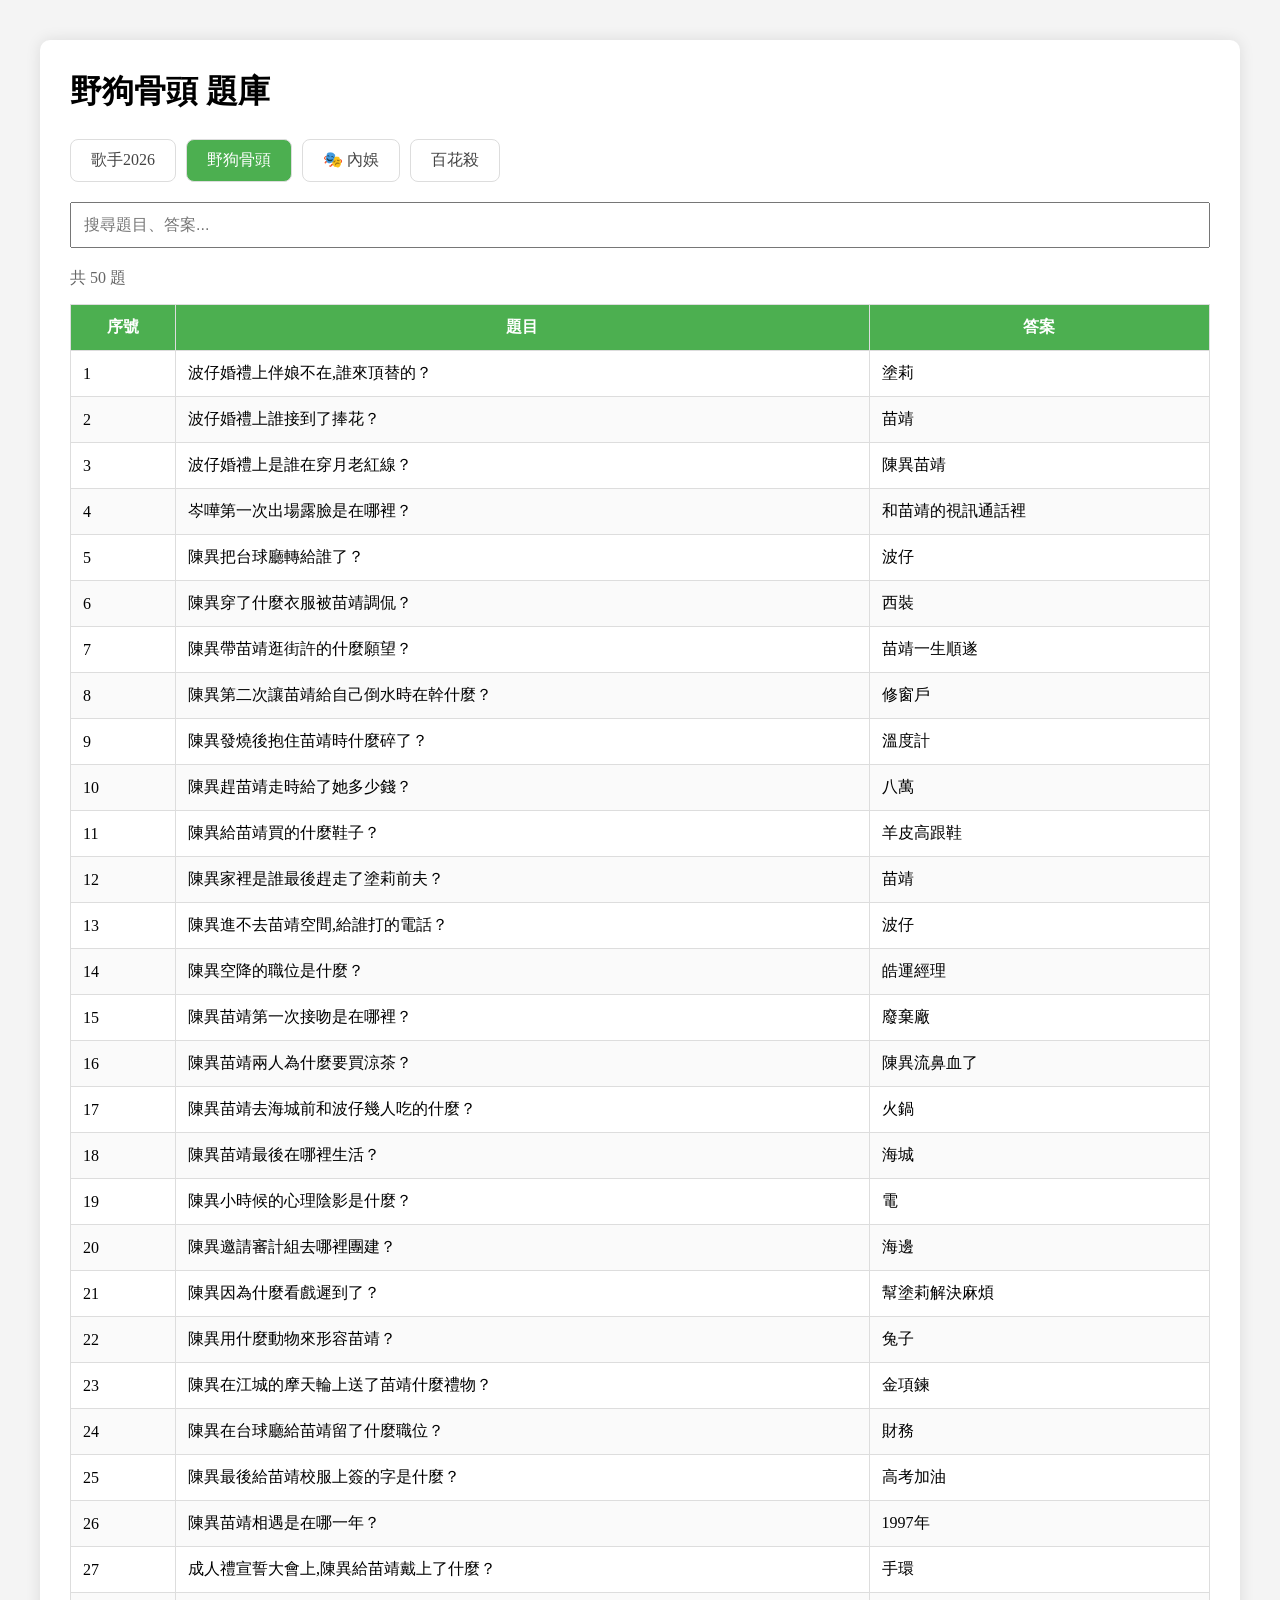
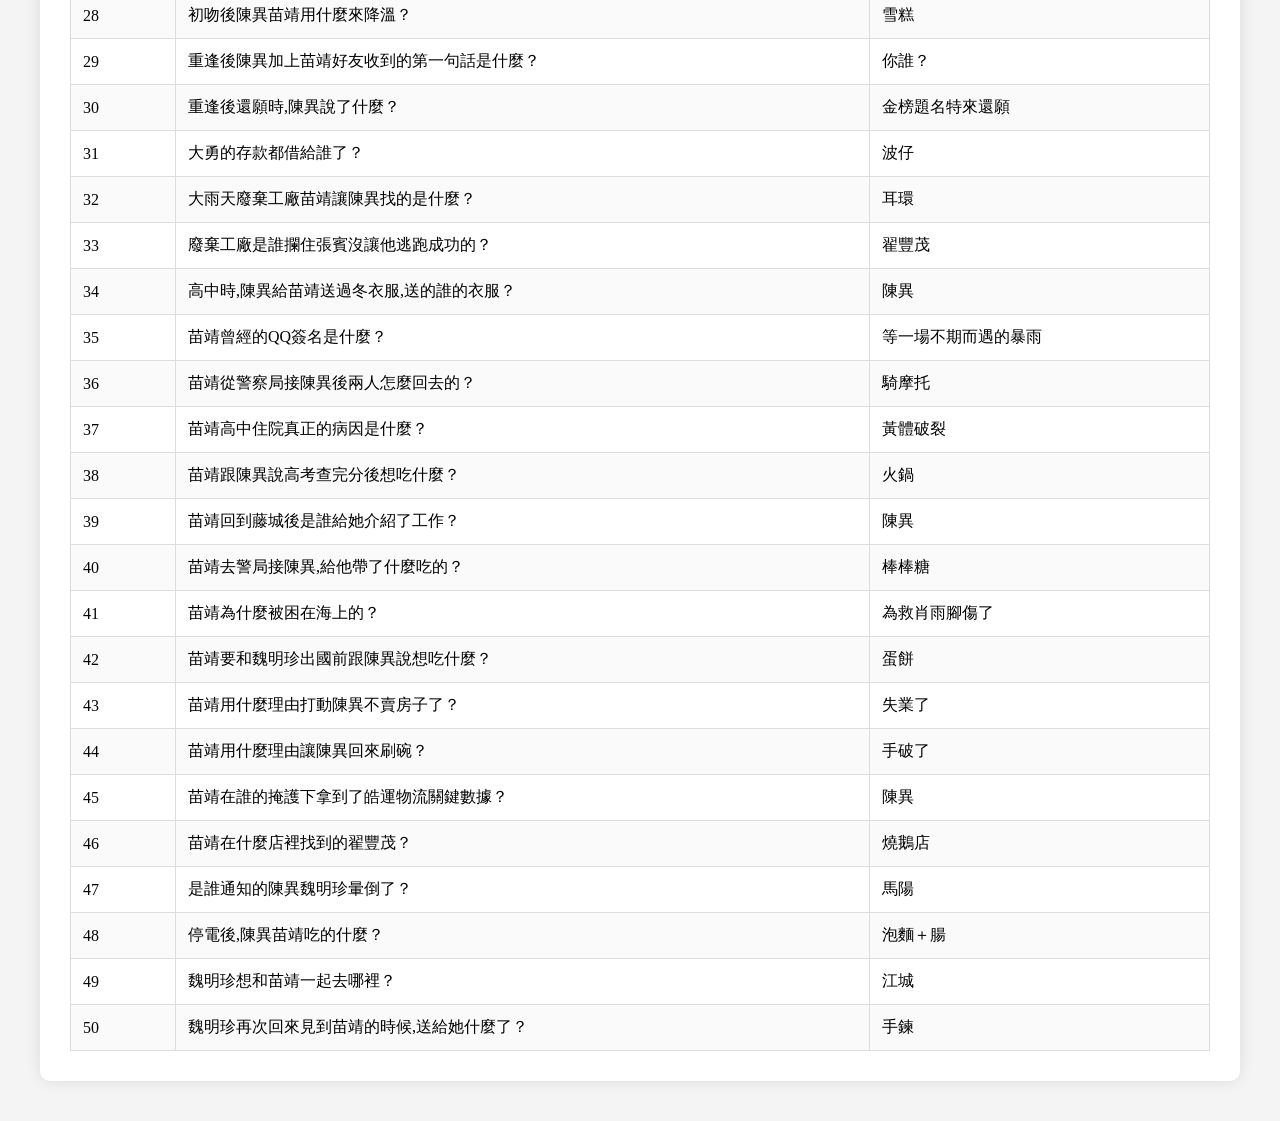
==== index.html @ 3cdccd83 "新增專項小考的題目(歌手)" ====
<!DOCTYPE html>
<html lang="zh-TW">

<head>
  <meta charset="UTF-8">
  <meta name="viewport" content="width=device-width, initial-scale=1.0">
  <title>題庫查詢</title>
  <link rel="stylesheet" href="css/style.css">
</head>

<body>
  <div class="container">
    <h1 id="title"></h1>
    <div class="tabs">
      <a href="?type=singer2026" class="tab" id="singer2026Tab">
        歌手2026
      </a>
      <a href="?type=dog" class="tab" id="dogTab">
        野狗骨頭
      </a>
      <a href="?type=entertainment" class="tab" id="entertainmentTab">
        🎭 內娛
      </a>
      <!-- <a href="?type=chicken" class="tab" id="chickenTab">
        肯德基
      </a> -->
      <a href="?type=hun" class="tab" id="hunTab">
        百花殺
      </a>
      <!-- <a href="?type=reasoning" class="tab" id="reasoningTab">
        開始推理吧
      </a> -->
      <!-- <a href="?type=star" class="tab" id="starTab">
        灿如繁星
      </a> -->
      <!-- <a href="?type=earth" class="tab" id="earthTab">
        🌍 地球超新鮮
      </a> -->
    </div>
    <input type="text" id="search" placeholder="搜尋題目、答案...">
    <p id="count"></p>
    <table>
      <thead>
        <tr>
          <th>序號</th>
          <th>題目</th>
          <th>答案</th>
        </tr>
      </thead>
      <tbody id="tableBody"></tbody>
    </table>
  </div>
  <script src="js/script.js"></script>
</body>

</html>
---- css/style.css ----
*,
*::before,
*::after {
  margin: 0;
  padding: 0;
  box-sizing: border-box;
}

body {
  background: #f4f4f4;
  font-family: "Microsoft JhengHei";
}

.container {
  width: min(1200px, 95%);
  margin: 40px auto;
  background: white;
  border-radius: 10px;
  padding: 30px;
  box-shadow: 0 0 15px rgba(0, 0, 0, .1);
}

h1 {
  margin-bottom: 25px;
}

.tabs {
  display: flex;
  gap: 10px;
  margin-bottom: 20px;
}

.tab {
  text-decoration: none;
  color: #444;
  border: 1px solid #ddd;
  padding: 10px 20px;
  border-radius: 8px;
  transition: .2s;
}

.tab:hover {
  background: #eee;
}

.tab.active {
  background: #4CAF50;
  color: white;
}

#search {
  width: 100%;
  padding: 12px;
  font-size: 16px;
  margin-bottom: 20px;
}

#count {
  margin-bottom: 15px;
  color: #666;
}

table {
  width: 100%;
  border-collapse: collapse;
}

th {
  background: #4CAF50;
  color: white;
}

th,
td {
  padding: 12px;
  border: 1px solid #ddd;
}

tbody tr:nth-child(even) {
  background: #fafafa;

}

tbody tr:hover {
  background: #fff8dc;
}

.no-data {
  text-align: center;
  color: #999;
}
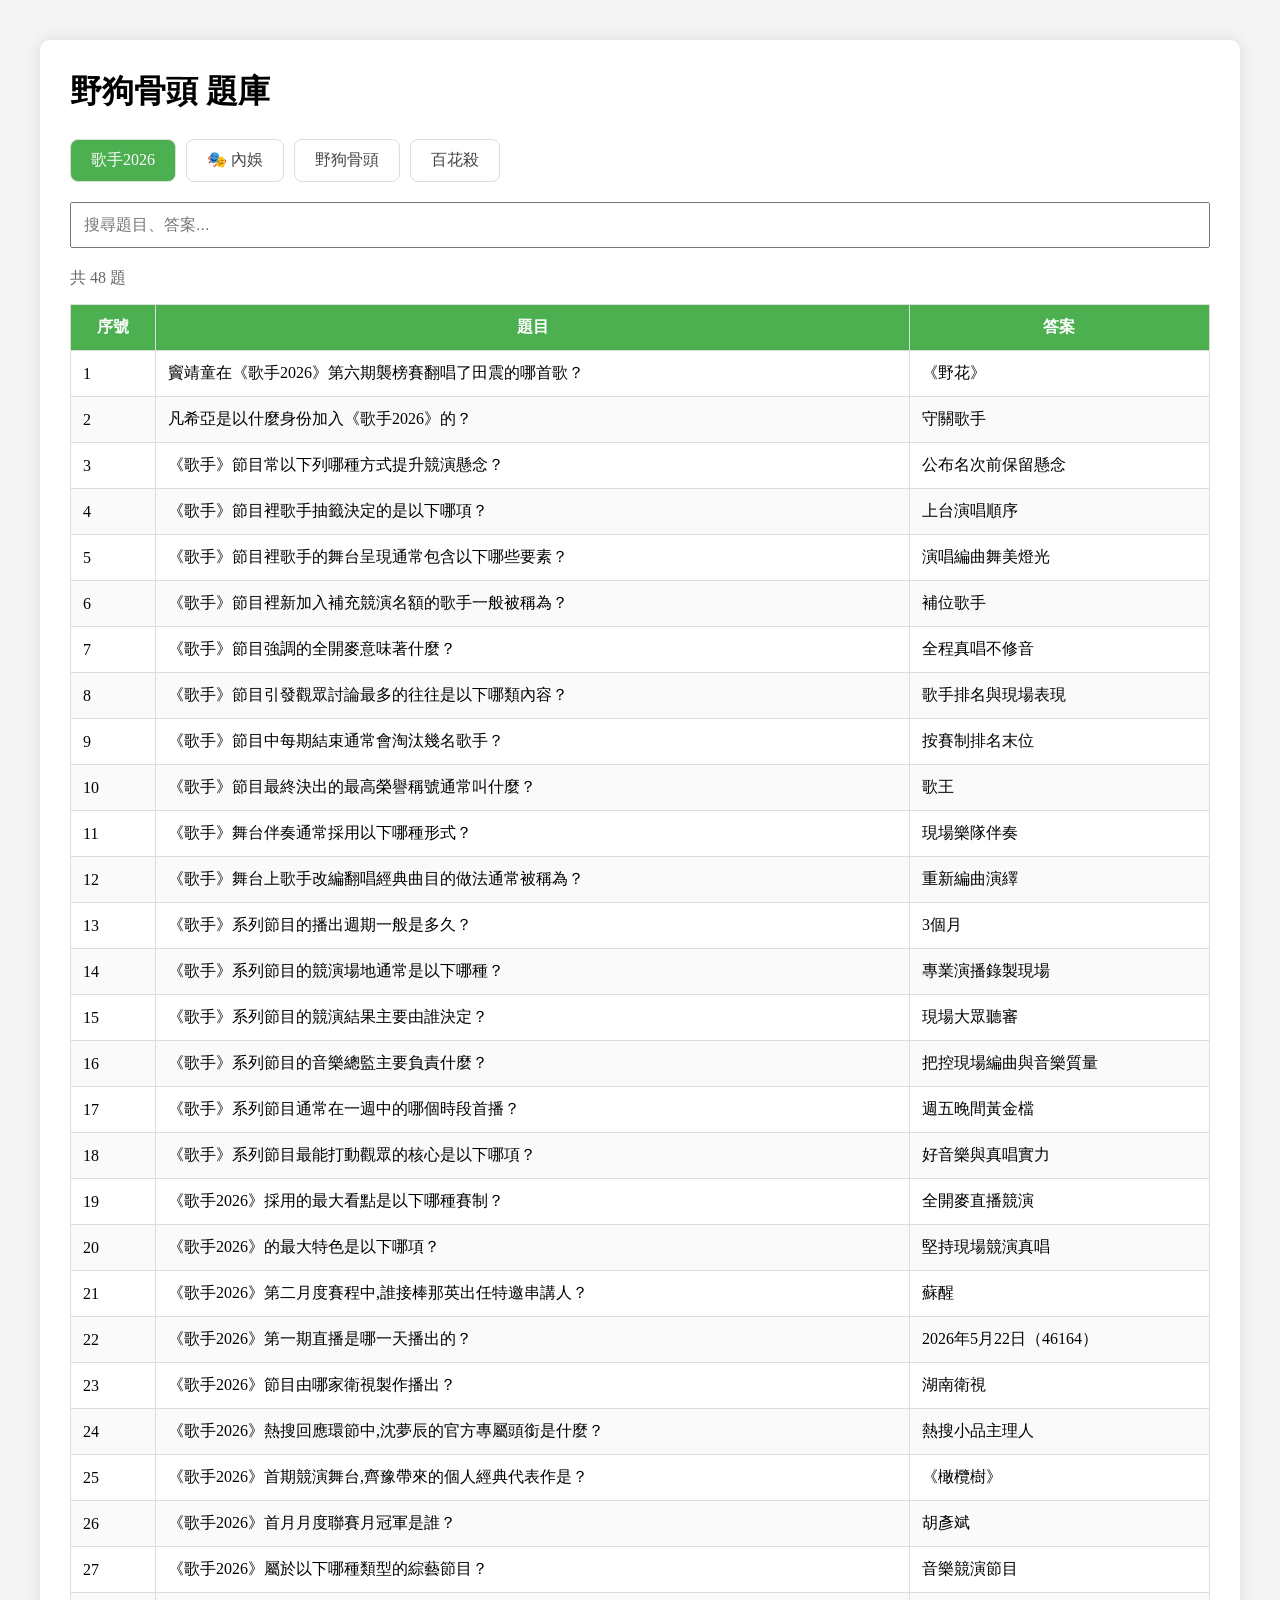
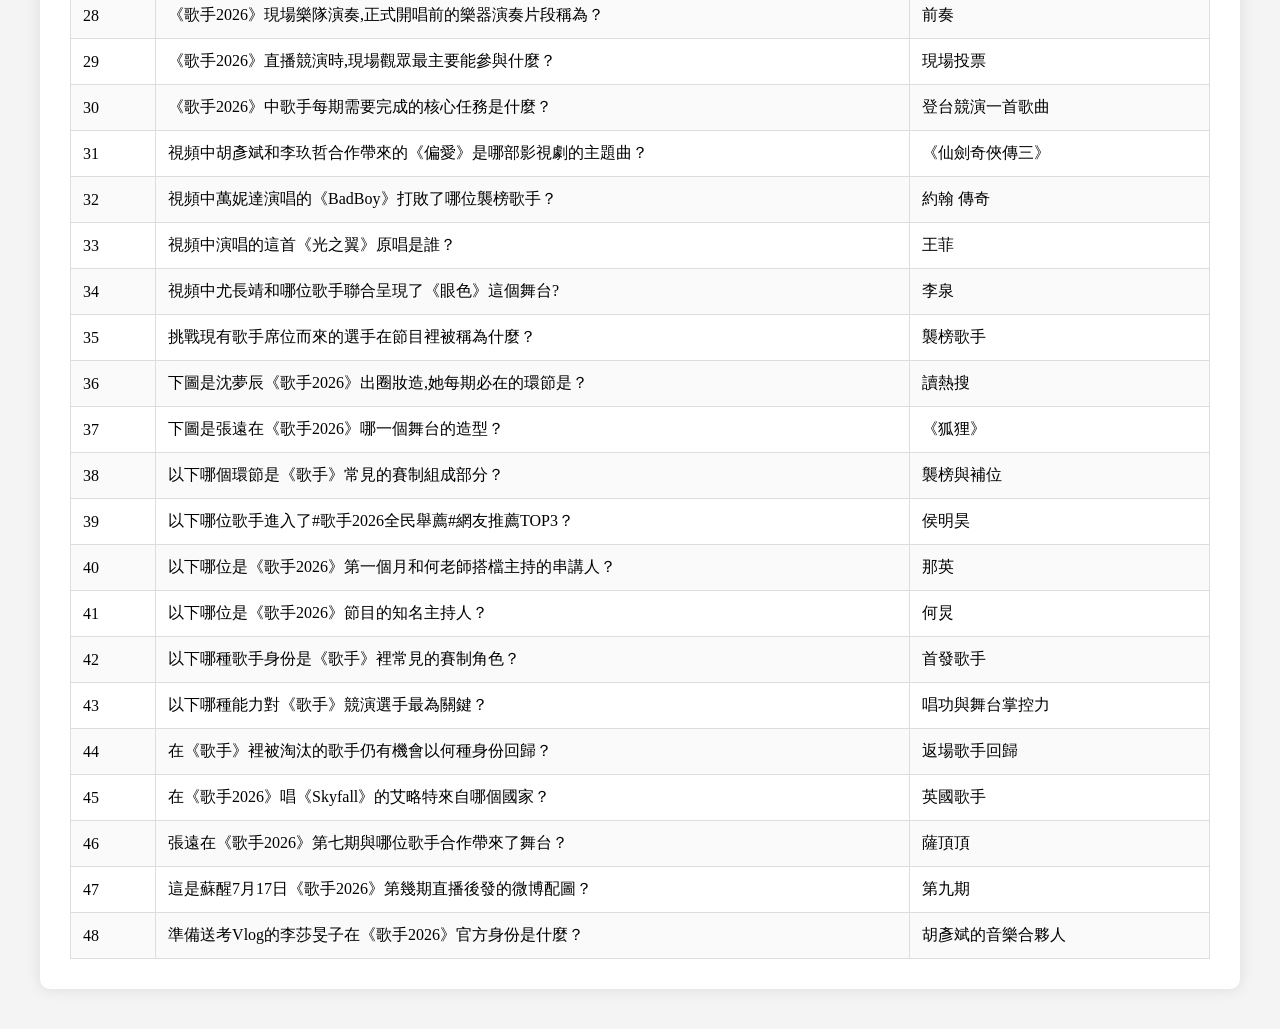
==== commit af4e2914: "更新題目" ====
--- a/index.html
+++ b/index.html
@@ -15,11 +15,11 @@
       <a href="?type=singer2026" class="tab" id="singer2026Tab">
         歌手2026
       </a>
+      <a href="?type=entertainment" class="tab" id="entertainmentTab">
+        🎭 內娛
+      </a>
       <a href="?type=dog" class="tab" id="dogTab">
         野狗骨頭
-      </a>
-      <a href="?type=entertainment" class="tab" id="entertainmentTab">
-        🎭 內娛
       </a>
       <!-- <a href="?type=chicken" class="tab" id="chickenTab">
         肯德基
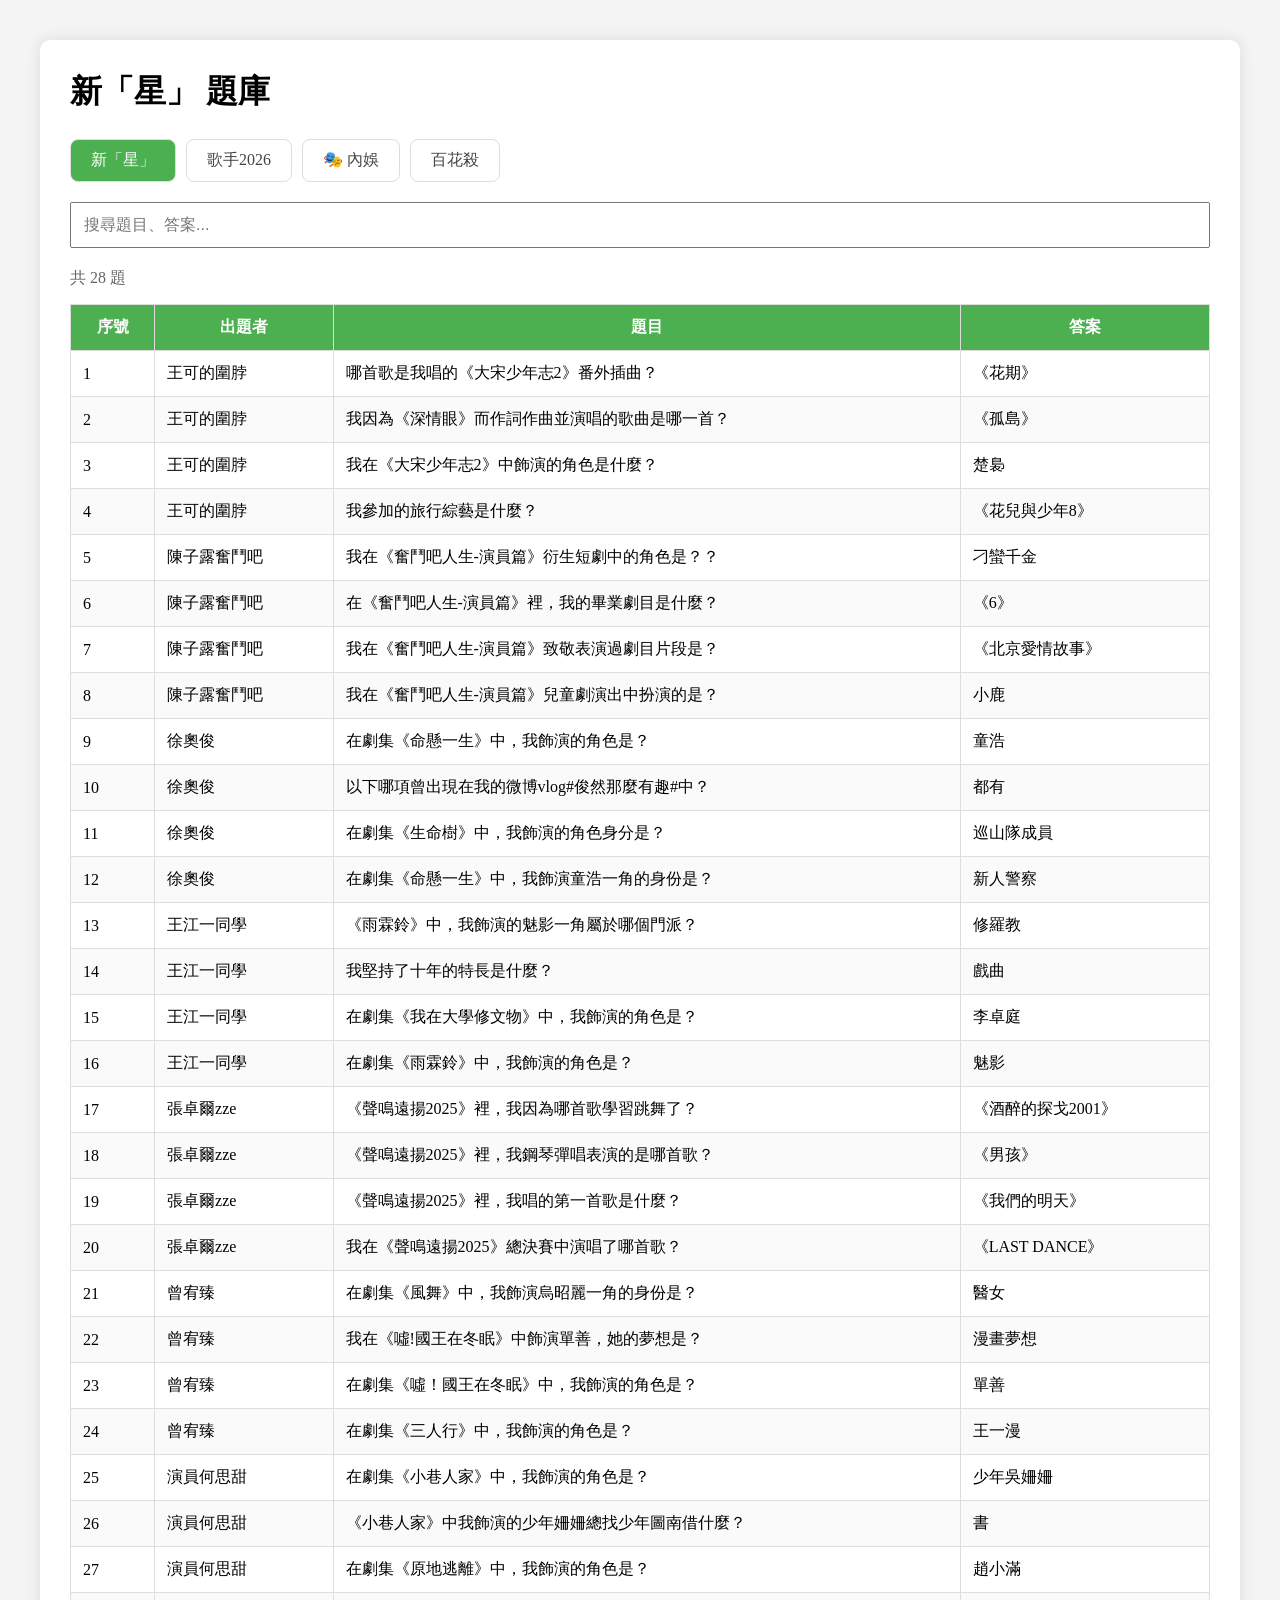
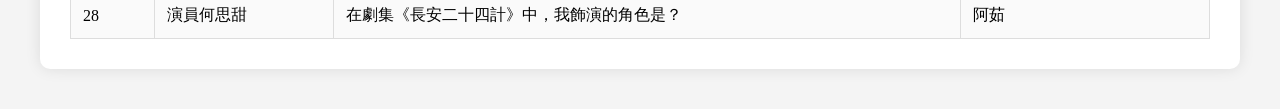
==== commit bc83c7be: "新增專項" ====
--- a/index.html
+++ b/index.html
@@ -11,45 +11,62 @@
 <body>
   <div class="container">
     <h1 id="title"></h1>
+
     <div class="tabs">
+      <a href="?type=new_star" class="tab" id="new_starTab">
+        新「星」
+      </a>
+
       <a href="?type=singer2026" class="tab" id="singer2026Tab">
         歌手2026
       </a>
+
       <a href="?type=entertainment" class="tab" id="entertainmentTab">
         🎭 內娛
       </a>
-      <a href="?type=dog" class="tab" id="dogTab">
+
+      <!-- <a href="?type=dog" class="tab" id="dogTab">
         野狗骨頭
-      </a>
+      </a> -->
+
       <!-- <a href="?type=chicken" class="tab" id="chickenTab">
         肯德基
       </a> -->
+
       <a href="?type=hun" class="tab" id="hunTab">
         百花殺
       </a>
+
       <!-- <a href="?type=reasoning" class="tab" id="reasoningTab">
         開始推理吧
       </a> -->
+
       <!-- <a href="?type=star" class="tab" id="starTab">
         灿如繁星
       </a> -->
+
       <!-- <a href="?type=earth" class="tab" id="earthTab">
         🌍 地球超新鮮
       </a> -->
     </div>
+
     <input type="text" id="search" placeholder="搜尋題目、答案...">
+
     <p id="count"></p>
+
     <table>
       <thead>
-        <tr>
+        <tr id="tableHeader">
           <th>序號</th>
           <th>題目</th>
           <th>答案</th>
         </tr>
       </thead>
+
       <tbody id="tableBody"></tbody>
     </table>
   </div>
+
   <script src="js/script.js"></script>
 </body>
 
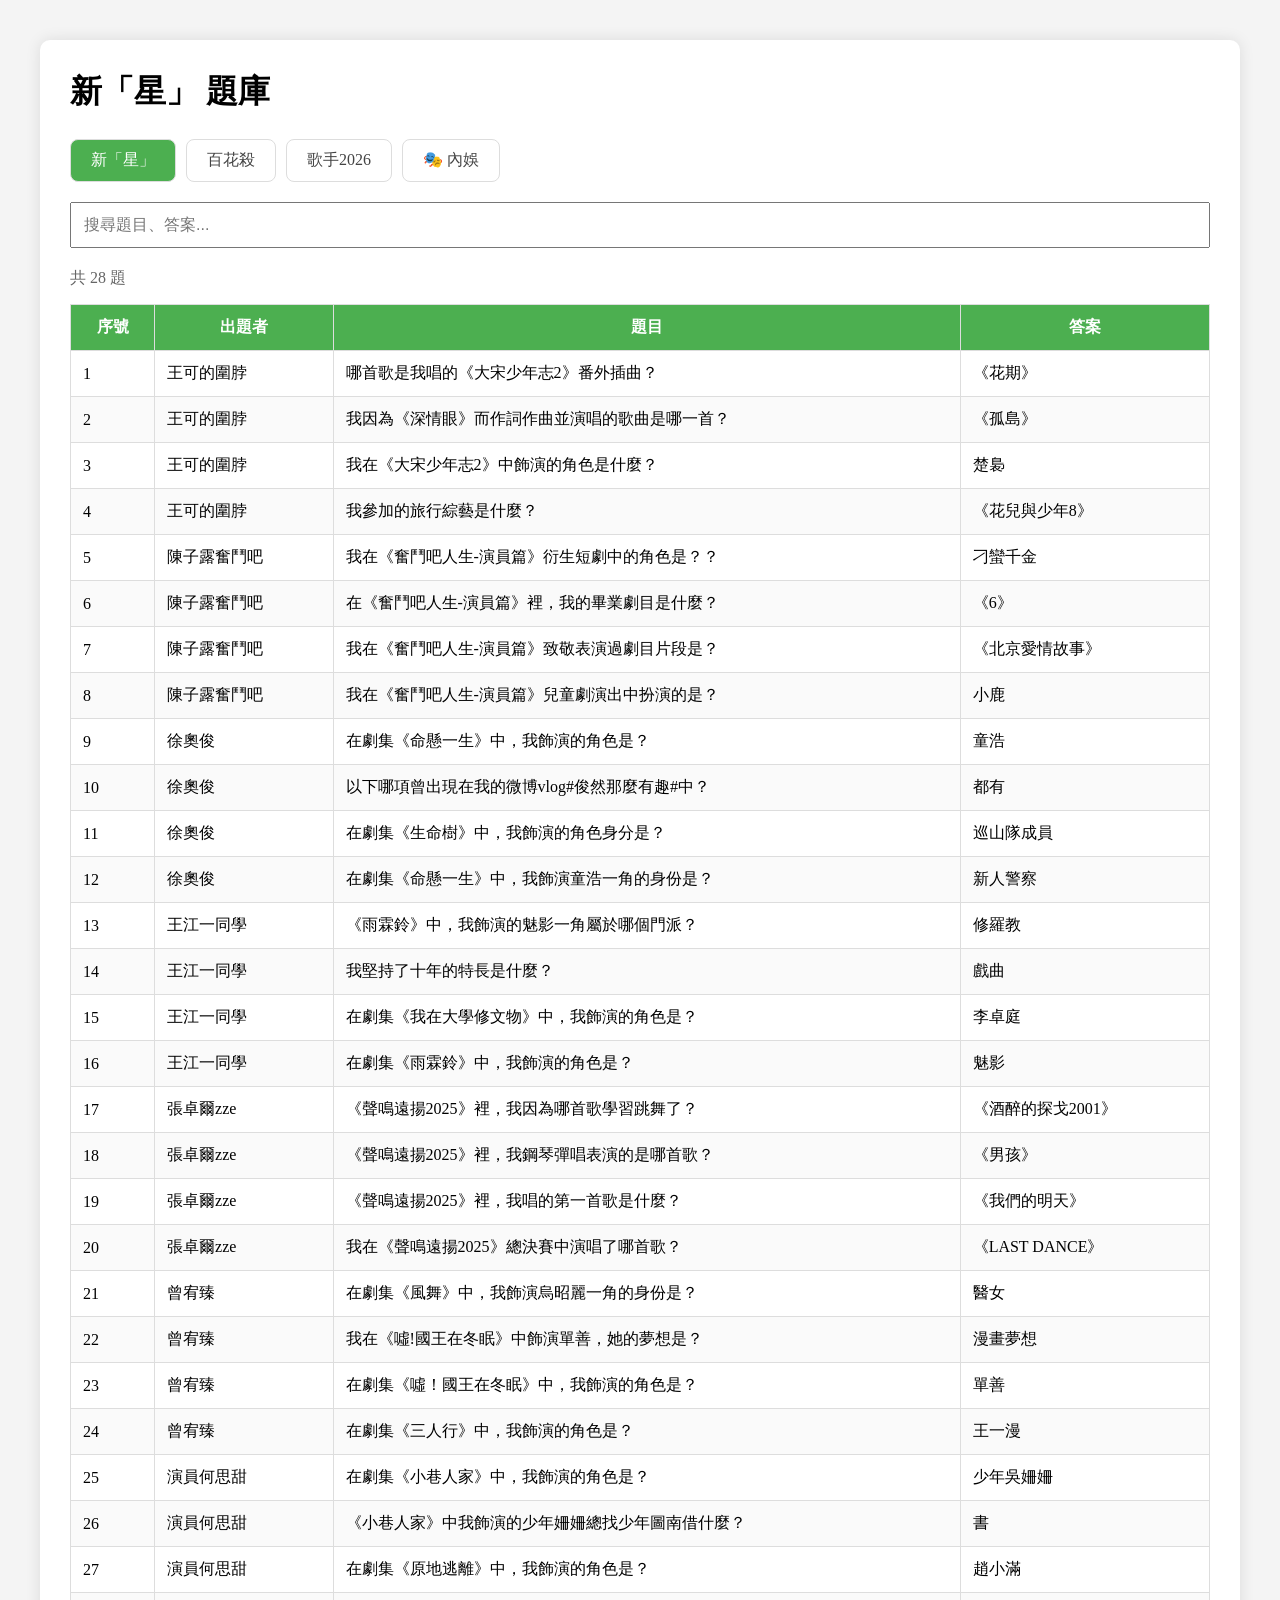
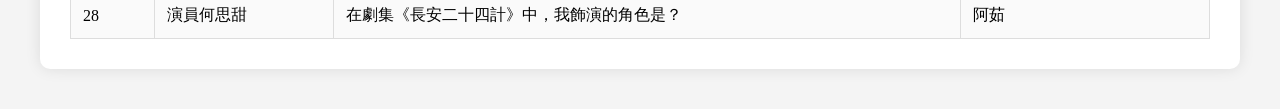
==== commit c1a22be4: "更新百花殺內娛" ====
--- a/index.html
+++ b/index.html
@@ -17,6 +17,10 @@
         新「星」
       </a>
 
+      <a href="?type=hun" class="tab" id="hunTab">
+        百花殺
+      </a>
+
       <a href="?type=singer2026" class="tab" id="singer2026Tab">
         歌手2026
       </a>
@@ -33,9 +37,7 @@
         肯德基
       </a> -->
 
-      <a href="?type=hun" class="tab" id="hunTab">
-        百花殺
-      </a>
+
 
       <!-- <a href="?type=reasoning" class="tab" id="reasoningTab">
         開始推理吧
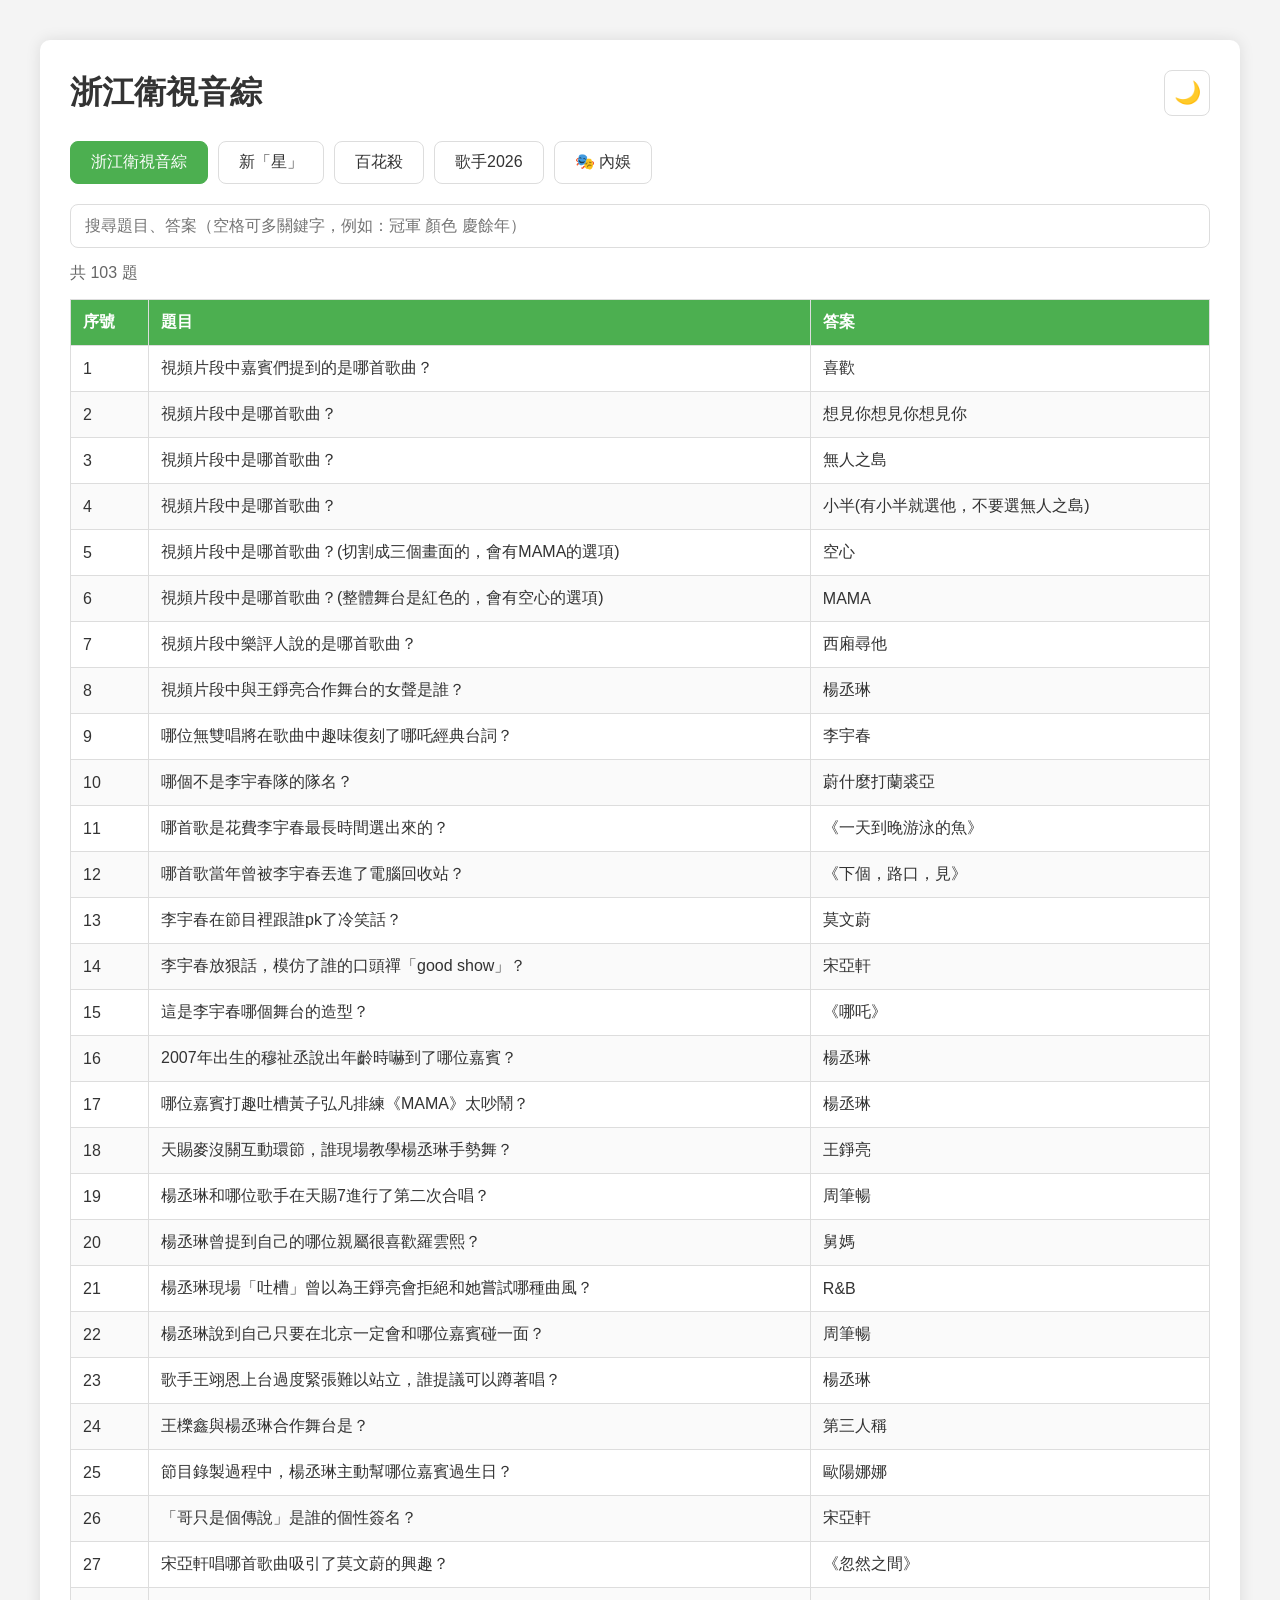
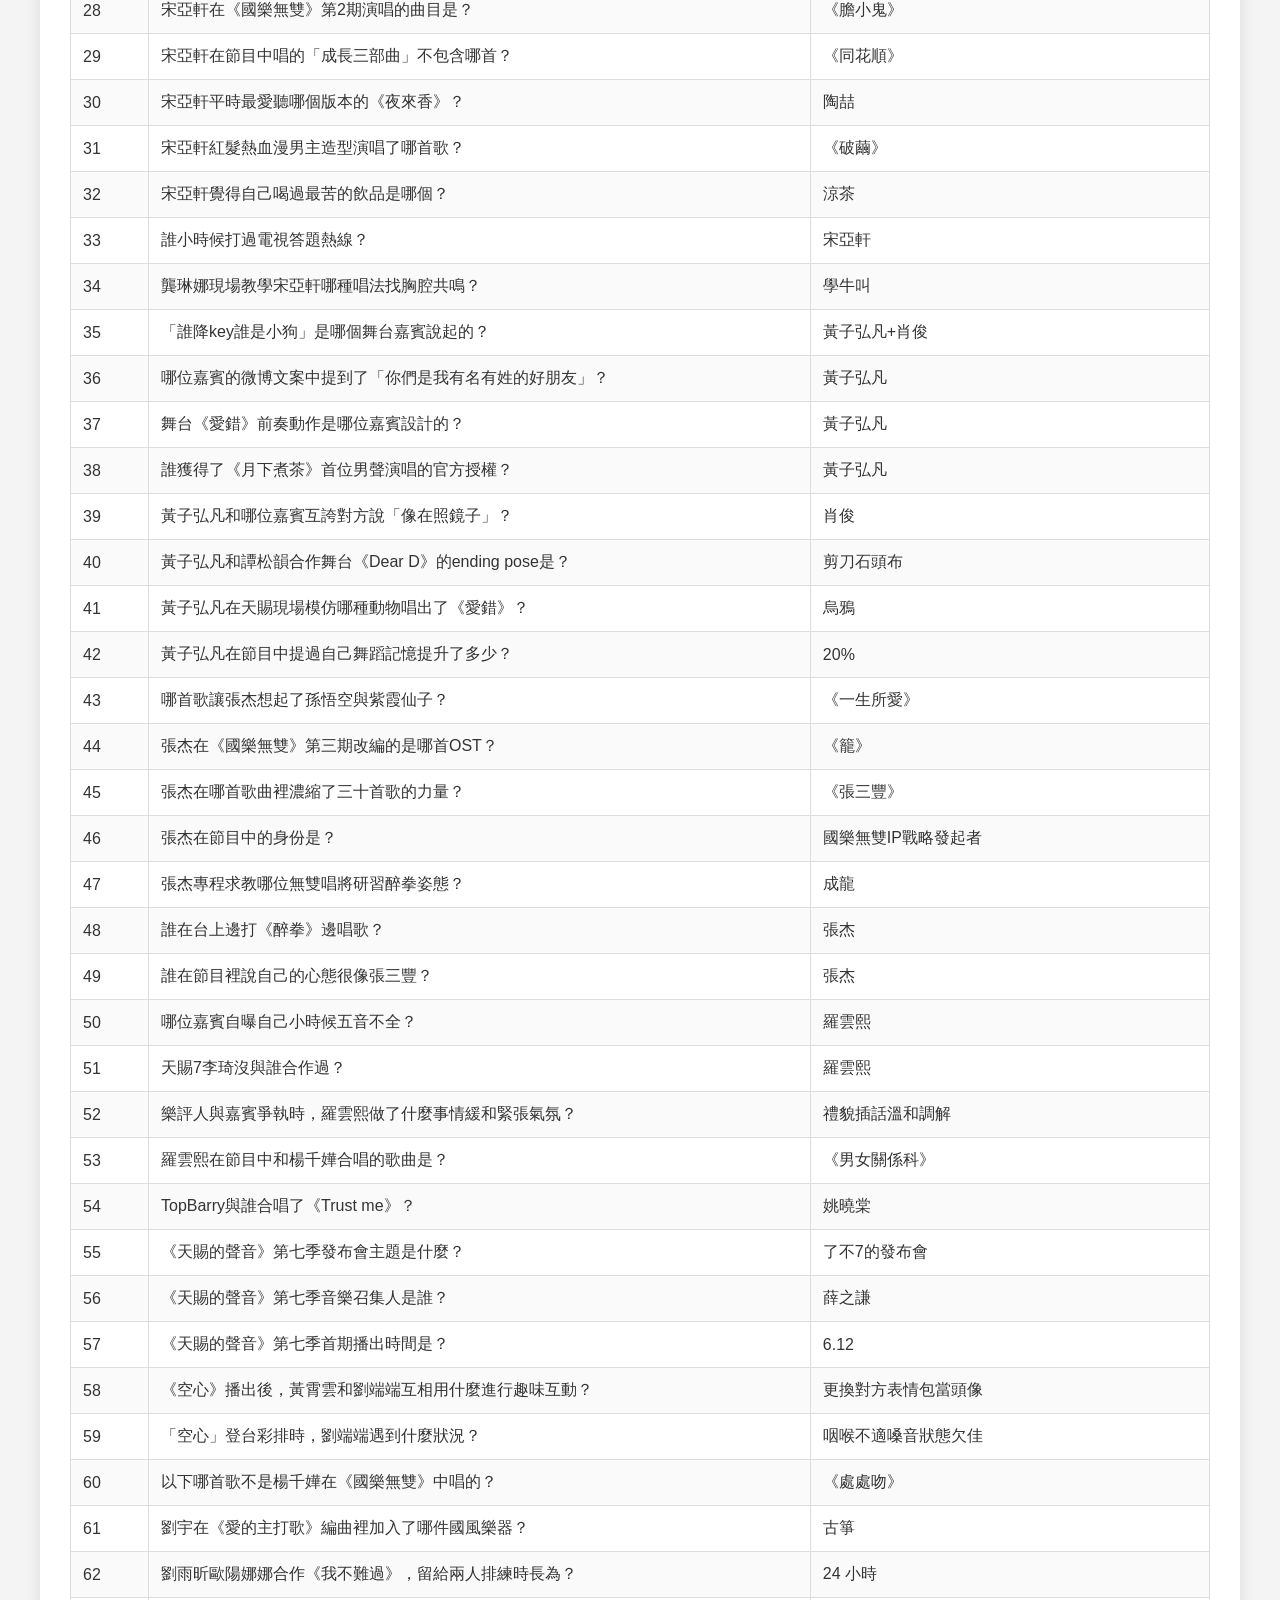
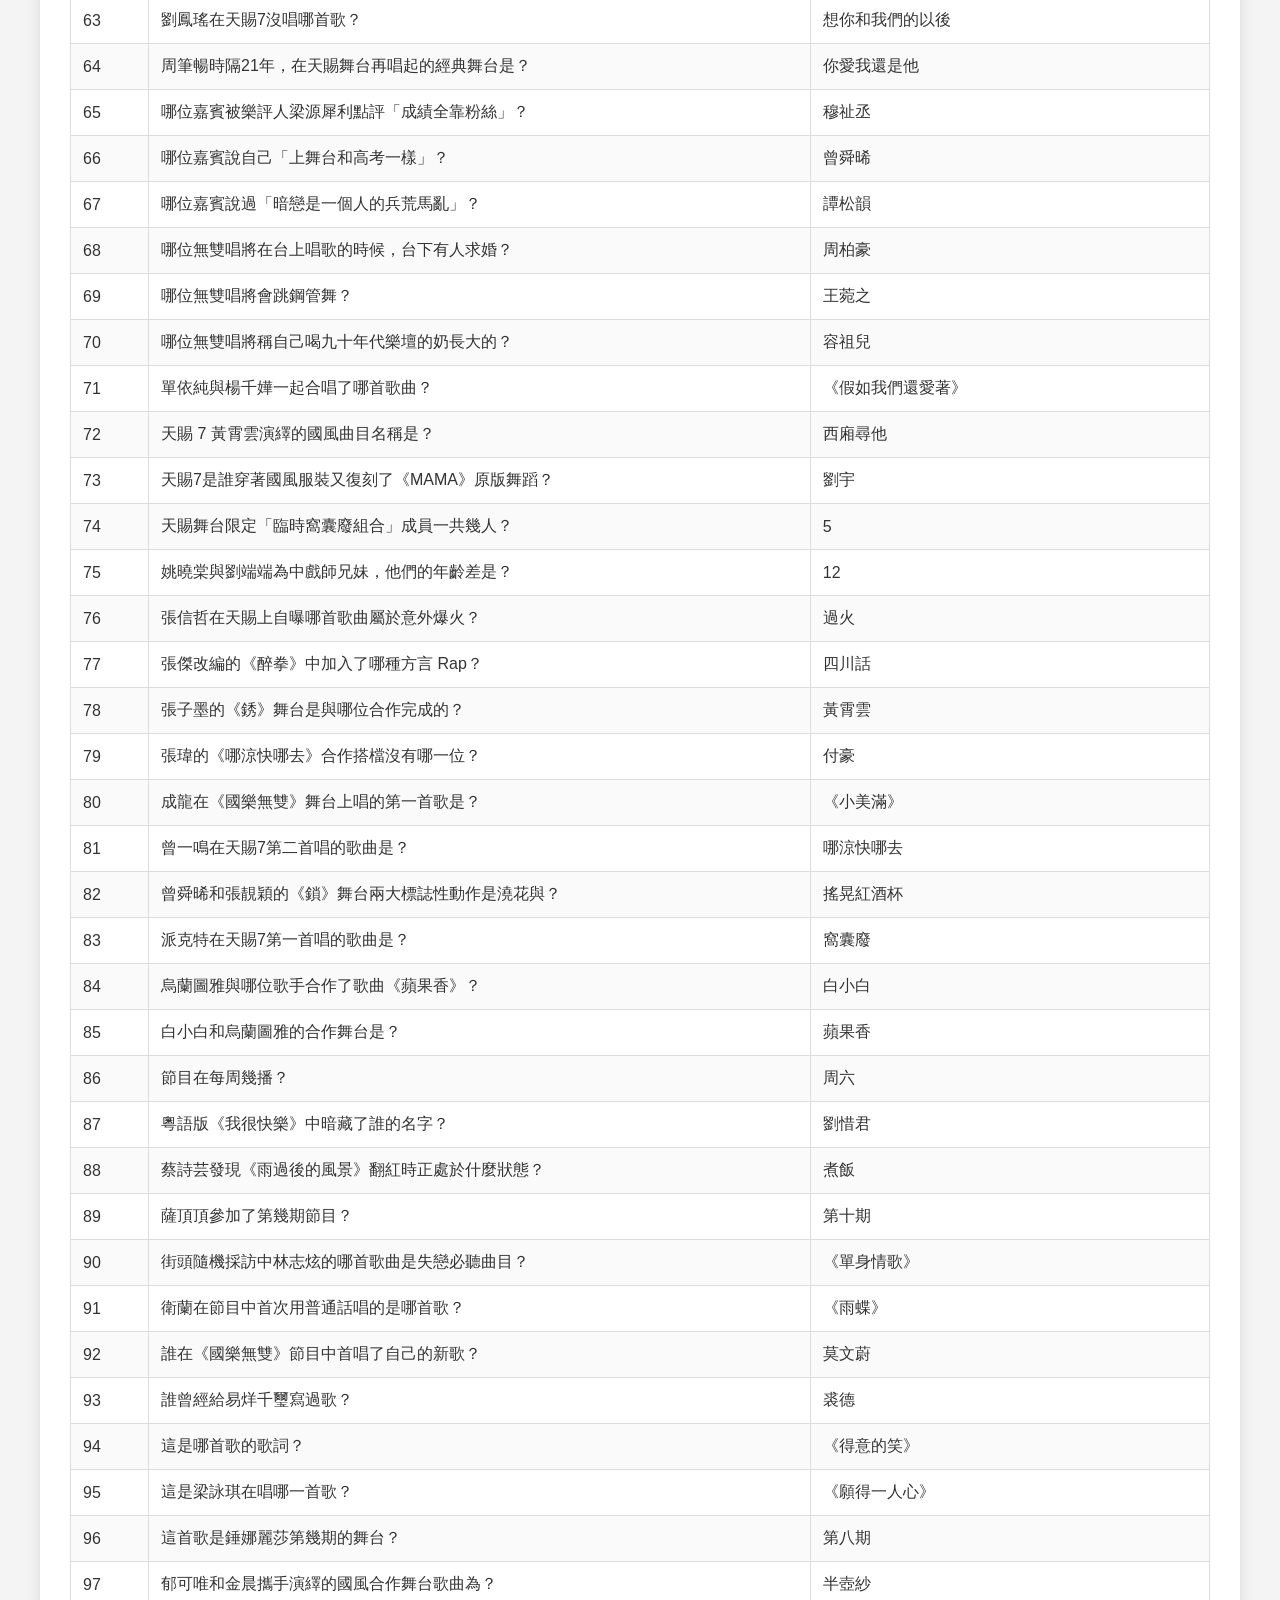
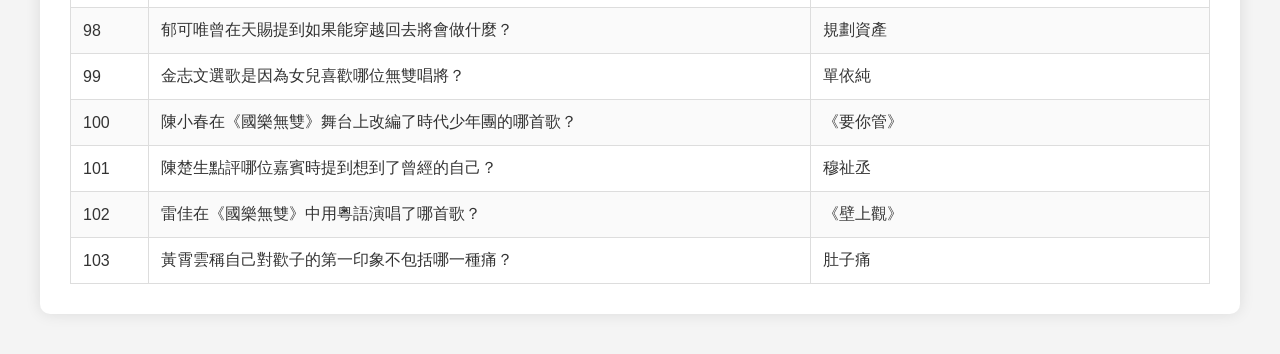
==== commit 4b479915: "新增專項小考 更新小考、內娛" ====
--- a/index.html
+++ b/index.html
@@ -5,71 +5,90 @@
   <meta charset="UTF-8">
   <meta name="viewport" content="width=device-width, initial-scale=1.0">
   <title>題庫查詢</title>
+  <script>
+    (function () {
+      const theme = localStorage.getItem("theme");
+      if (theme === "dark") {
+        document.documentElement.classList.add("dark");
+      }
+    })();
+  </script>
   <link rel="stylesheet" href="css/style.css">
 </head>
 
 <body>
+
   <div class="container">
-    <h1 id="title"></h1>
+
+    <div class="top-bar">
+      <h1 id="title"></h1>
+
+      <button id="themeToggle" title="切換日夜模式">
+        🌙
+      </button>
+    </div>
 
     <div class="tabs">
-      <a href="?type=new_star" class="tab" id="new_starTab">
+      <a href="#" class="tab" data-type="zhejiang_TV">
+        浙江衛視音綜
+      </a>
+
+      <a href="#" class="tab" data-type="new_star">
         新「星」
       </a>
 
-      <a href="?type=hun" class="tab" id="hunTab">
+      <a href="#" class="tab" data-type="hun">
         百花殺
       </a>
 
-      <a href="?type=singer2026" class="tab" id="singer2026Tab">
+      <a href="#" class="tab" data-type="singer2026">
         歌手2026
       </a>
 
-      <a href="?type=entertainment" class="tab" id="entertainmentTab">
+      <a href="#" class="tab" data-type="entertainment">
         🎭 內娛
       </a>
 
-      <!-- <a href="?type=dog" class="tab" id="dogTab">
+      <!-- <a href="#" class="tab" data-type="dog">
         野狗骨頭
       </a> -->
 
-      <!-- <a href="?type=chicken" class="tab" id="chickenTab">
+      <!-- <a href="#" class="tab" data-type="chicken">
         肯德基
       </a> -->
 
-
-
-      <!-- <a href="?type=reasoning" class="tab" id="reasoningTab">
+      <!-- <a href="#" class="tab" data-type="reasoning">
         開始推理吧
       </a> -->
 
-      <!-- <a href="?type=star" class="tab" id="starTab">
+      <!-- <a href="#" class="tab" data-type="star">
         灿如繁星
       </a> -->
 
-      <!-- <a href="?type=earth" class="tab" id="earthTab">
+      <!-- <a href="#" class="tab" data-type="earth">
         🌍 地球超新鮮
       </a> -->
+
     </div>
 
-    <input type="text" id="search" placeholder="搜尋題目、答案...">
+    <input type="text" id="search" placeholder="搜尋題目、答案（空格可多關鍵字，例如：冠軍 顏色 慶餘年）">
 
     <p id="count"></p>
 
     <table>
+
       <thead>
-        <tr id="tableHeader">
-          <th>序號</th>
-          <th>題目</th>
-          <th>答案</th>
-        </tr>
+        <tr id="tableHeader"></tr>
       </thead>
 
       <tbody id="tableBody"></tbody>
+
     </table>
+
   </div>
 
   <script src="js/script.js"></script>
+
 </body>
 
 </html>
--- a/css/style.css
+++ b/css/style.css
@@ -6,58 +6,129 @@
   box-sizing: border-box;
 }
 
+:root {
+  --bg: #f4f4f4;
+  --card: #ffffff;
+  --text: #333333;
+  --text-light: #666666;
+
+  --primary: #4caf50;
+  --primary-hover: #45a049;
+
+  --border: #dddddd;
+  --tab-hover: #eeeeee;
+
+  --row-even: #fafafa;
+  --row-hover: #fff8dc;
+
+  --shadow: 0 0 15px rgba(0, 0, 0, .1);
+}
+
+html.dark {
+  --bg: #1b1b1b;
+  --card: #262626;
+  --text: #f2f2f2;
+  --text-light: #bbbbbb;
+
+  --primary: #63c56a;
+  --primary-hover: #53b45b;
+
+  --border: #444444;
+  --tab-hover: #333333;
+
+  --row-even: #2f2f2f;
+  --row-hover: #3a3a3a;
+
+  --shadow: 0 0 20px rgba(0, 0, 0, .45);
+}
+
 body {
-  background: #f4f4f4;
-  font-family: "Microsoft JhengHei";
+  background: var(--bg);
+  color: var(--text);
+  font-family: "Microsoft JhengHei", sans-serif;
+  transition: .25s;
 }
 
 .container {
   width: min(1200px, 95%);
   margin: 40px auto;
-  background: white;
+  padding: 30px;
+  background: var(--card);
   border-radius: 10px;
-  padding: 30px;
-  box-shadow: 0 0 15px rgba(0, 0, 0, .1);
+  box-shadow: var(--shadow);
+}
+
+.top-bar {
+  display: flex;
+  justify-content: space-between;
+  align-items: center;
+  margin-bottom: 25px;
 }
 
 h1 {
-  margin-bottom: 25px;
+  font-size: 32px;
+}
+
+#themeToggle {
+  width: 46px;
+  height: 46px;
+  border: 1px solid var(--border);
+  border-radius: 8px;
+  background: var(--card);
+  cursor: pointer;
+  font-size: 22px;
+  transition: .2s;
+}
+
+#themeToggle:hover {
+  background: var(--tab-hover);
 }
 
 .tabs {
   display: flex;
+  flex-wrap: wrap;
   gap: 10px;
   margin-bottom: 20px;
 }
 
 .tab {
+  padding: 10px 20px;
   text-decoration: none;
-  color: #444;
-  border: 1px solid #ddd;
-  padding: 10px 20px;
+  color: var(--text);
+  border: 1px solid var(--border);
   border-radius: 8px;
   transition: .2s;
 }
 
 .tab:hover {
-  background: #eee;
+  background: var(--tab-hover);
 }
 
 .tab.active {
-  background: #4CAF50;
-  color: white;
+  background: var(--primary);
+  color: #fff;
+  border-color: var(--primary);
 }
 
 #search {
   width: 100%;
-  padding: 12px;
+  padding: 12px 14px;
+  margin-bottom: 15px;
+  border: 1px solid var(--border);
+  border-radius: 8px;
+  background: var(--card);
+  color: var(--text);
   font-size: 16px;
-  margin-bottom: 20px;
+}
+
+#search:focus {
+  outline: none;
+  border-color: var(--primary);
 }
 
 #count {
   margin-bottom: 15px;
-  color: #666;
+  color: var(--text-light);
 }
 
 table {
@@ -66,26 +137,57 @@
 }
 
 th {
-  background: #4CAF50;
-  color: white;
+  background: var(--primary);
+  color: #fff;
 }
 
 th,
 td {
   padding: 12px;
-  border: 1px solid #ddd;
+  border: 1px solid var(--border);
+  text-align: left;
 }
 
 tbody tr:nth-child(even) {
-  background: #fafafa;
-
+  background: var(--row-even);
 }
 
 tbody tr:hover {
-  background: #fff8dc;
+  background: var(--row-hover);
 }
 
 .no-data {
   text-align: center;
-  color: #999;
+  color: var(--text-light);
+}
+
+@media (max-width: 768px) {
+  .container {
+    width: 98%;
+    padding: 20px;
+  }
+
+  .top-bar {
+    align-items: flex-start;
+    gap: 15px;
+  }
+
+  h1 {
+    font-size: 26px;
+  }
+
+  .tabs {
+    gap: 8px;
+  }
+
+  .tab {
+    padding: 8px 14px;
+    font-size: 14px;
+  }
+
+  th,
+  td {
+    padding: 10px;
+    font-size: 14px;
+  }
 }
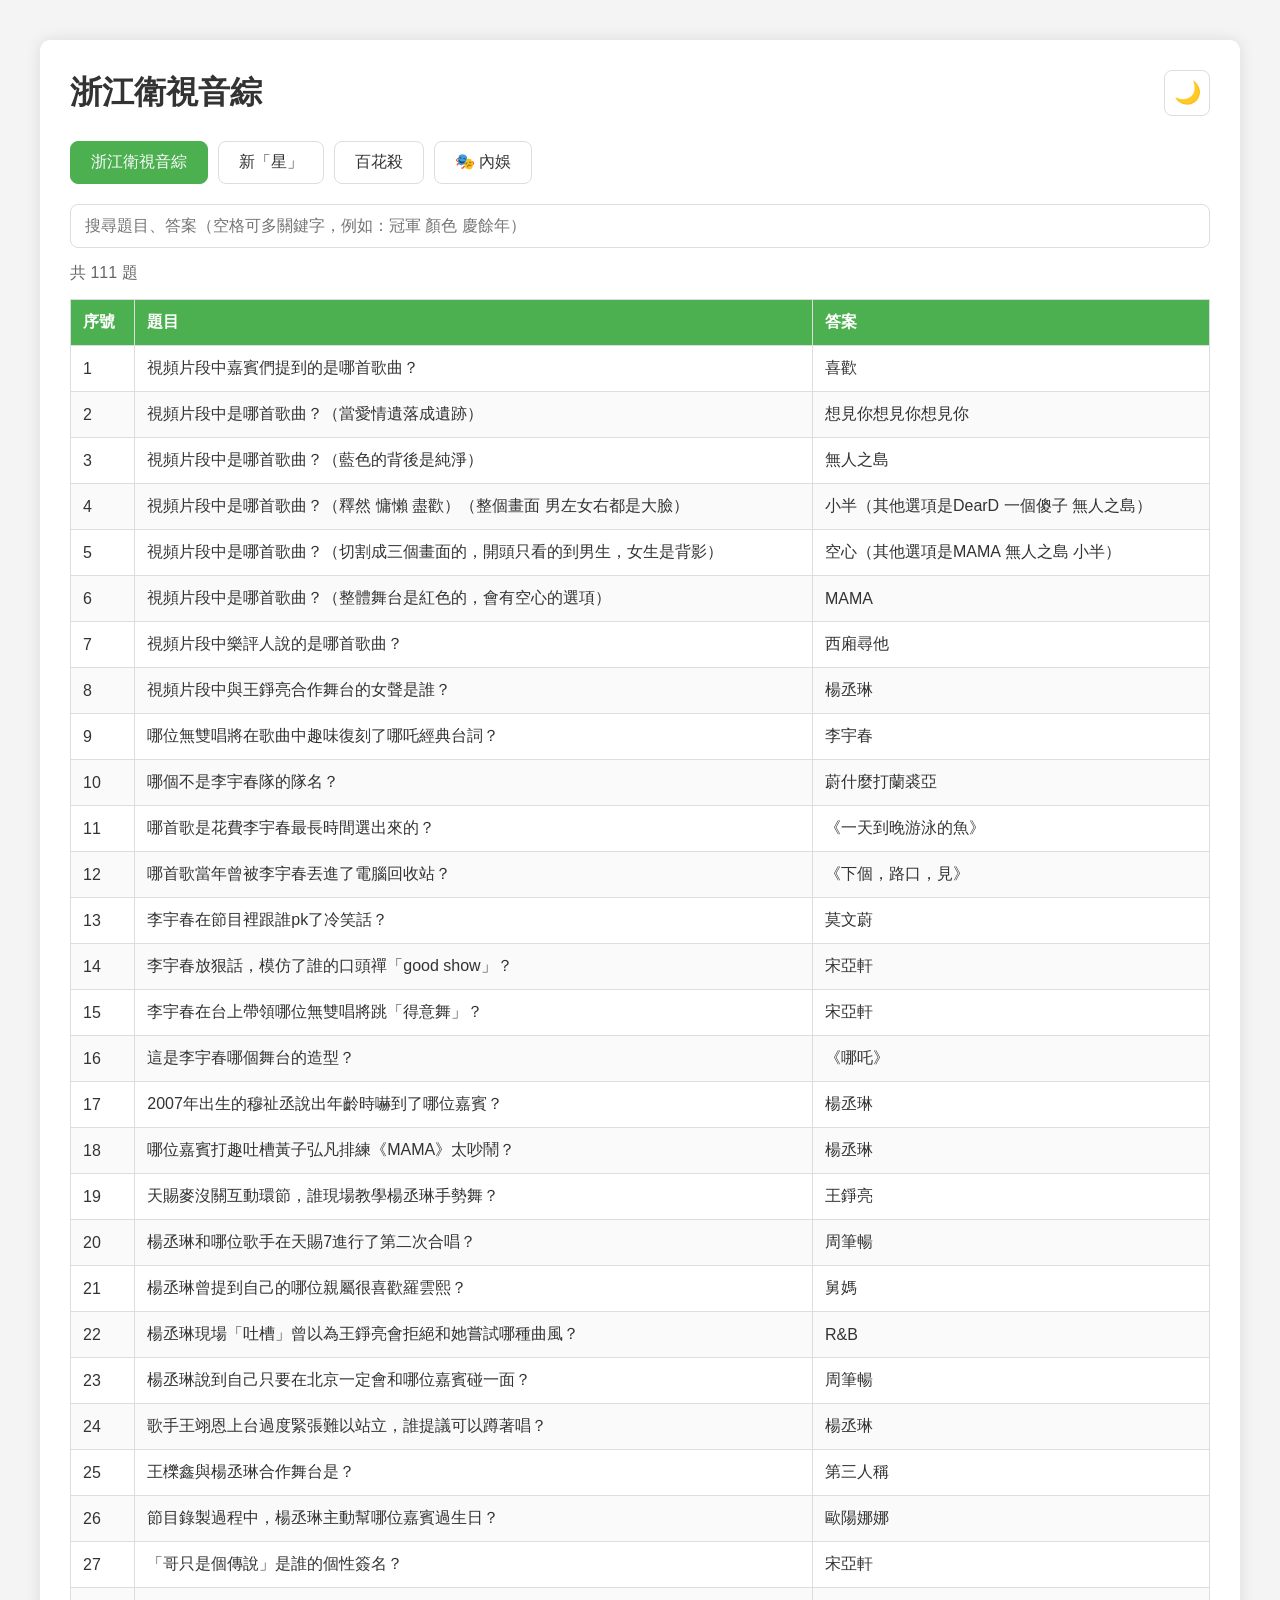
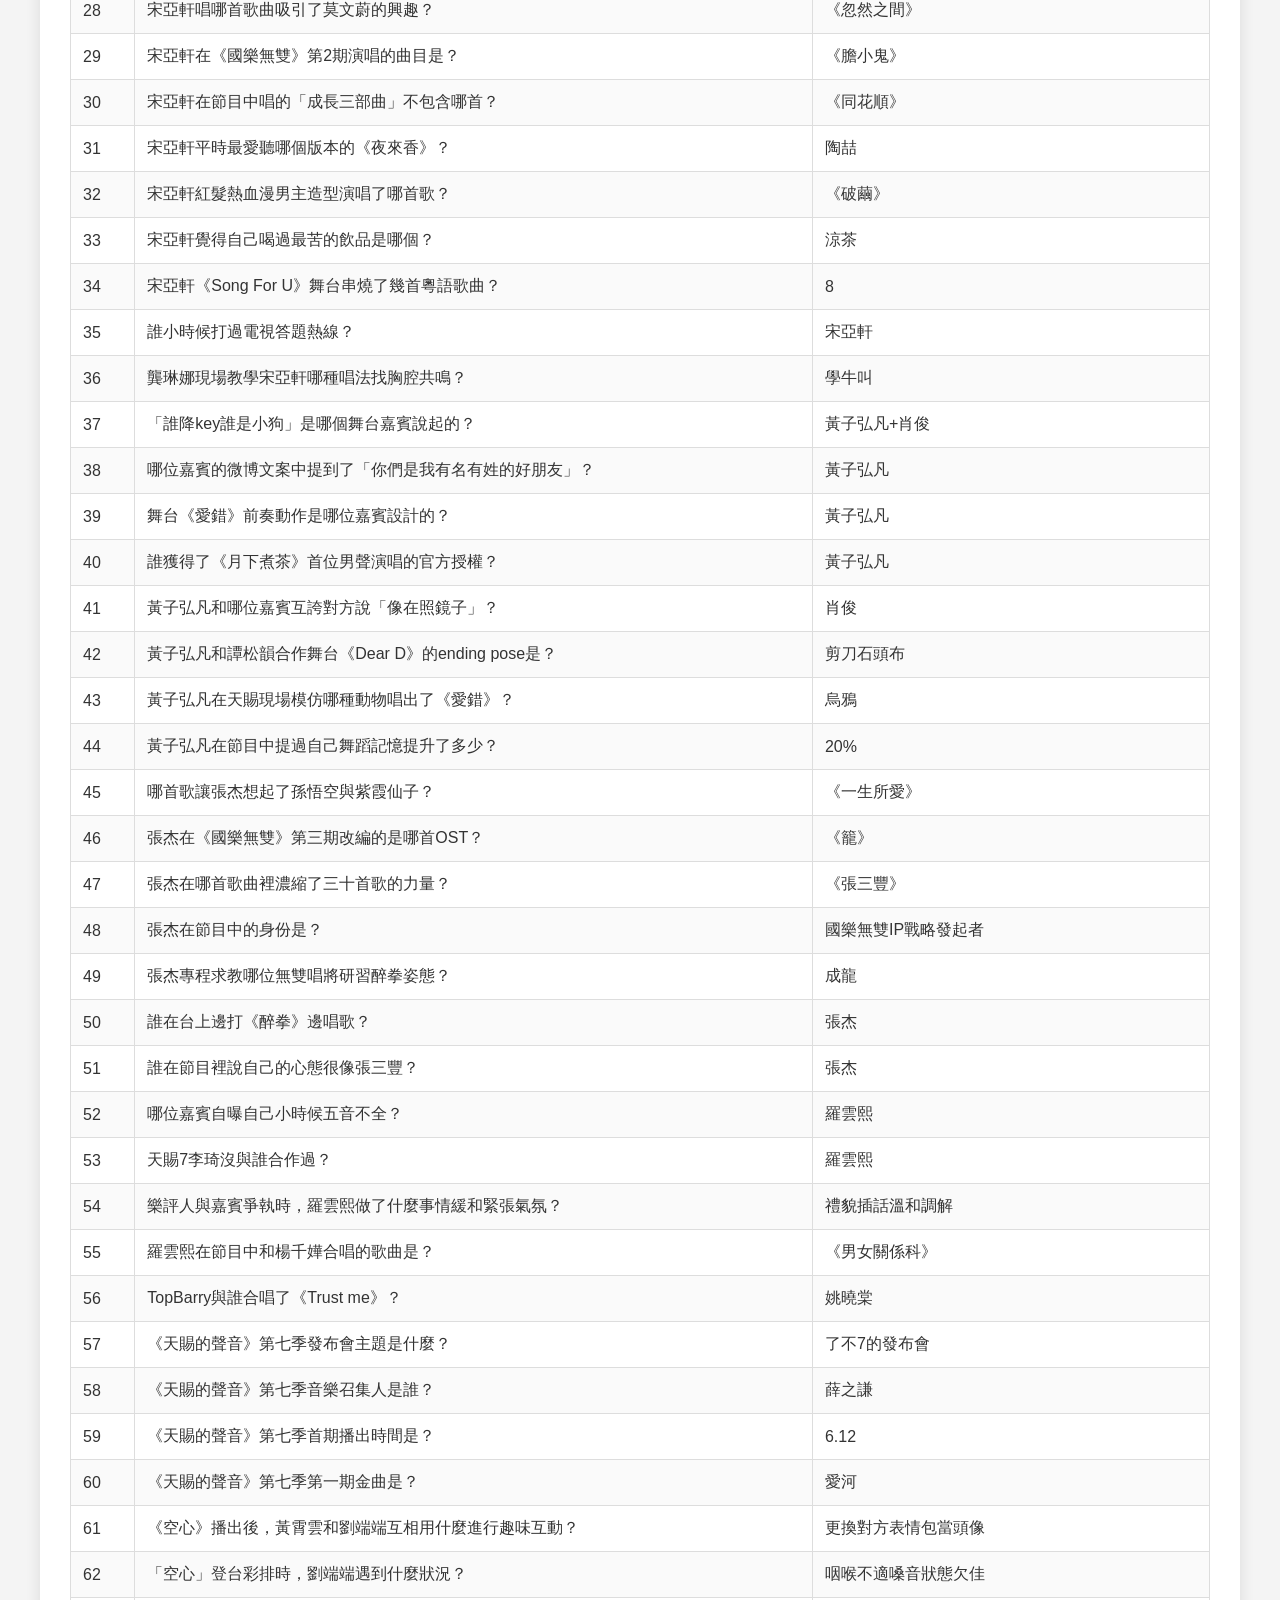
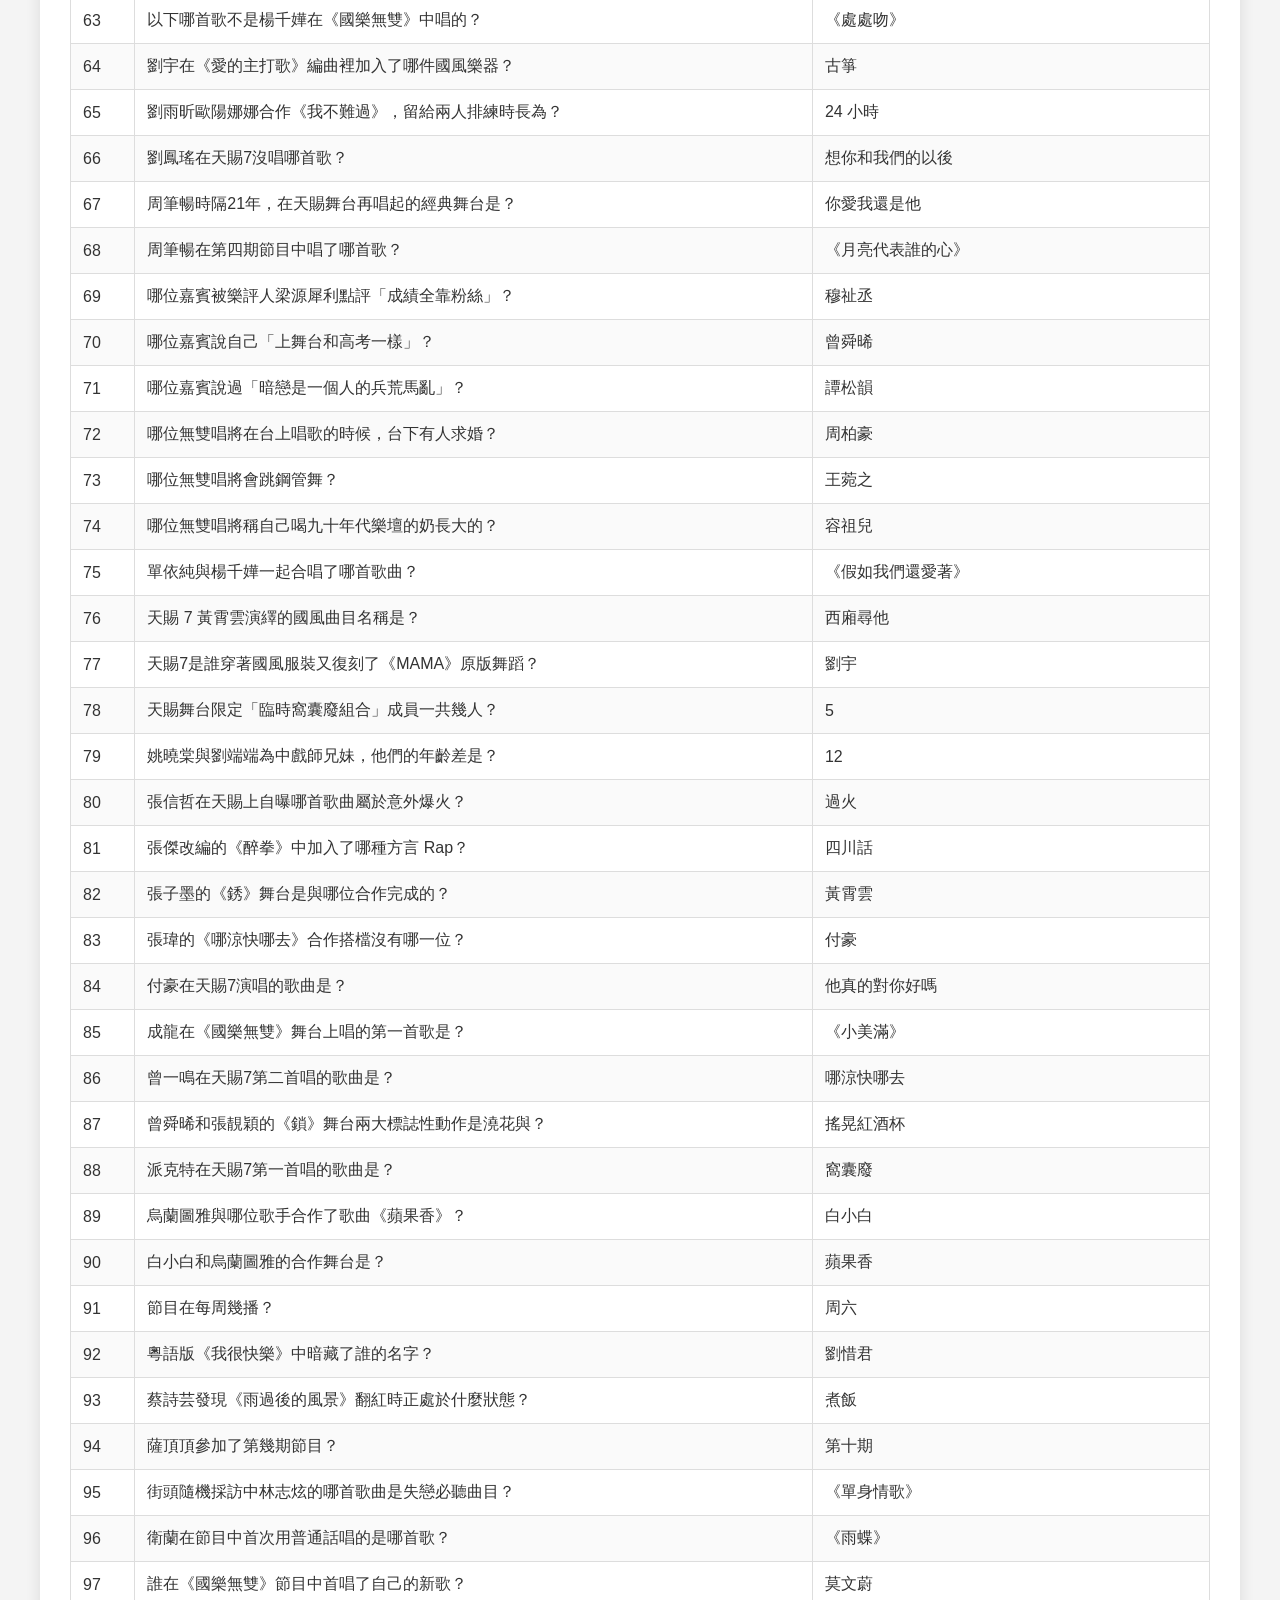
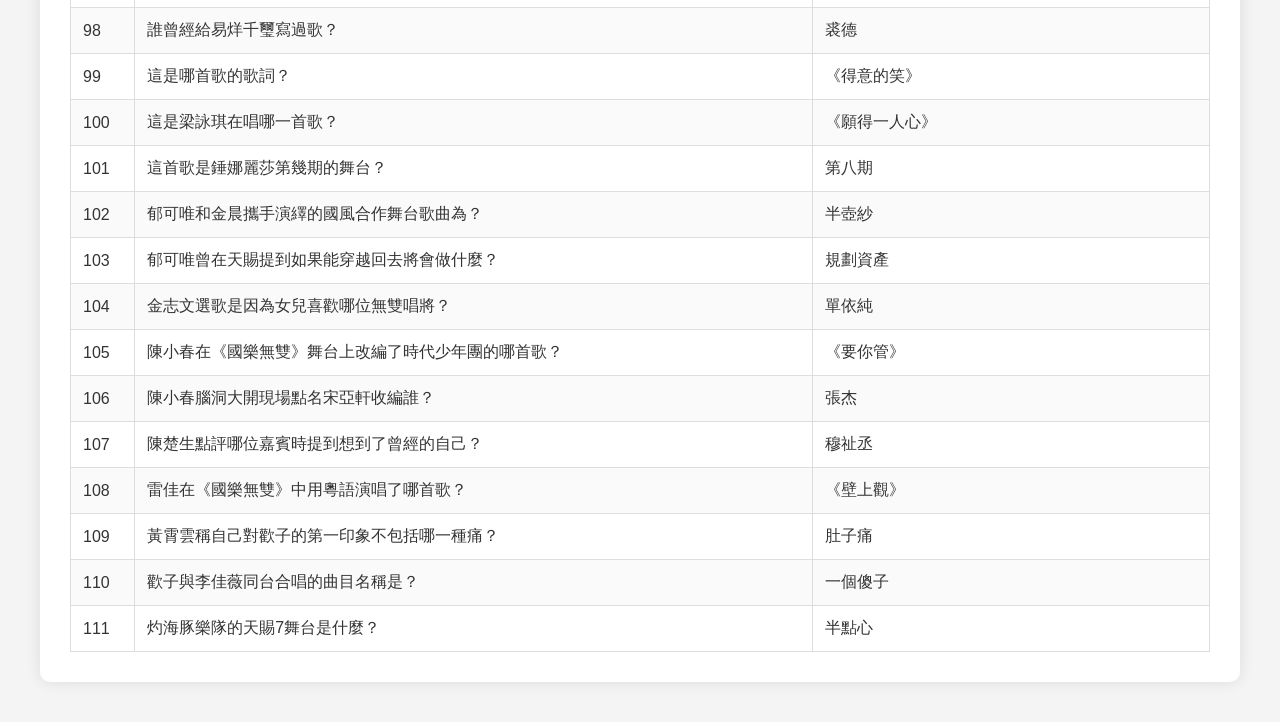
==== commit 2954274d: "更新專項小考小考、內娛" ====
--- a/index.html
+++ b/index.html
@@ -41,9 +41,9 @@
         百花殺
       </a>
 
-      <a href="#" class="tab" data-type="singer2026">
+      <!-- <a href="#" class="tab" data-type="singer2026">
         歌手2026
-      </a>
+      </a> -->
 
       <a href="#" class="tab" data-type="entertainment">
         🎭 內娛
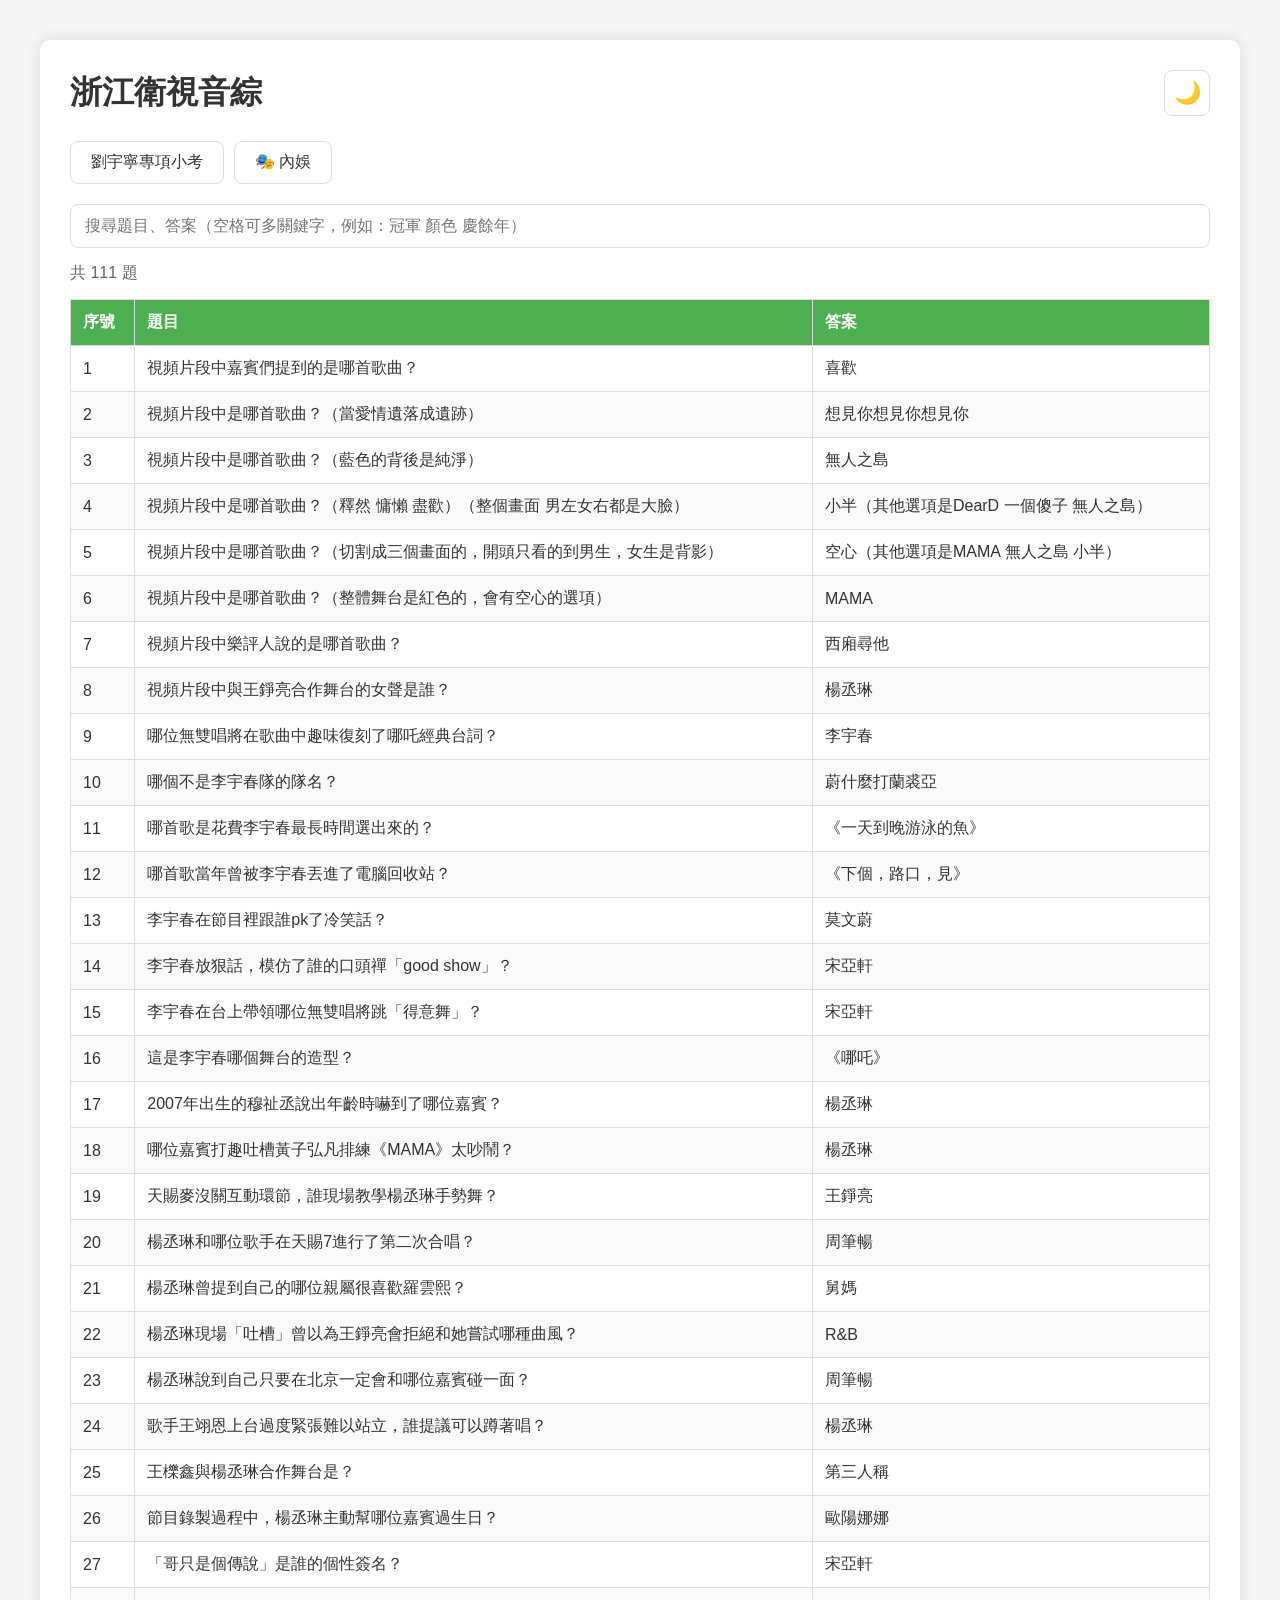
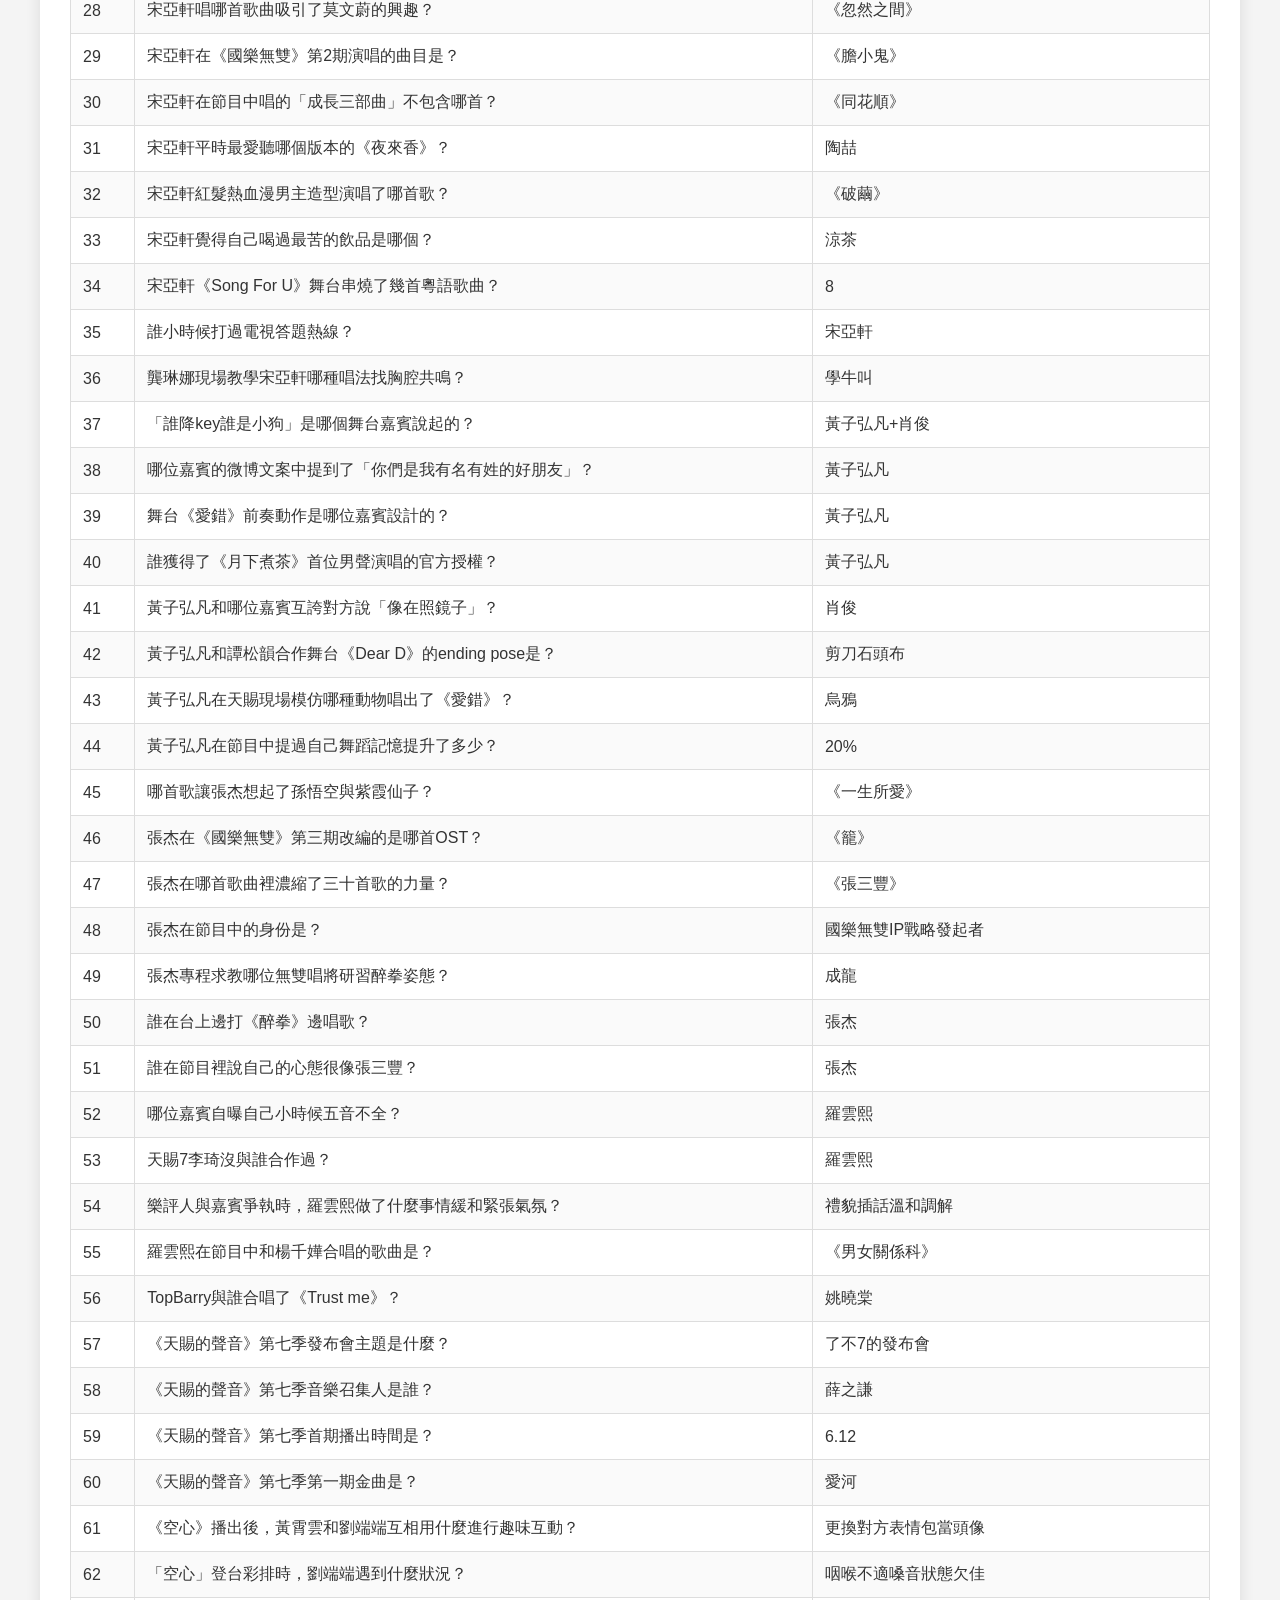
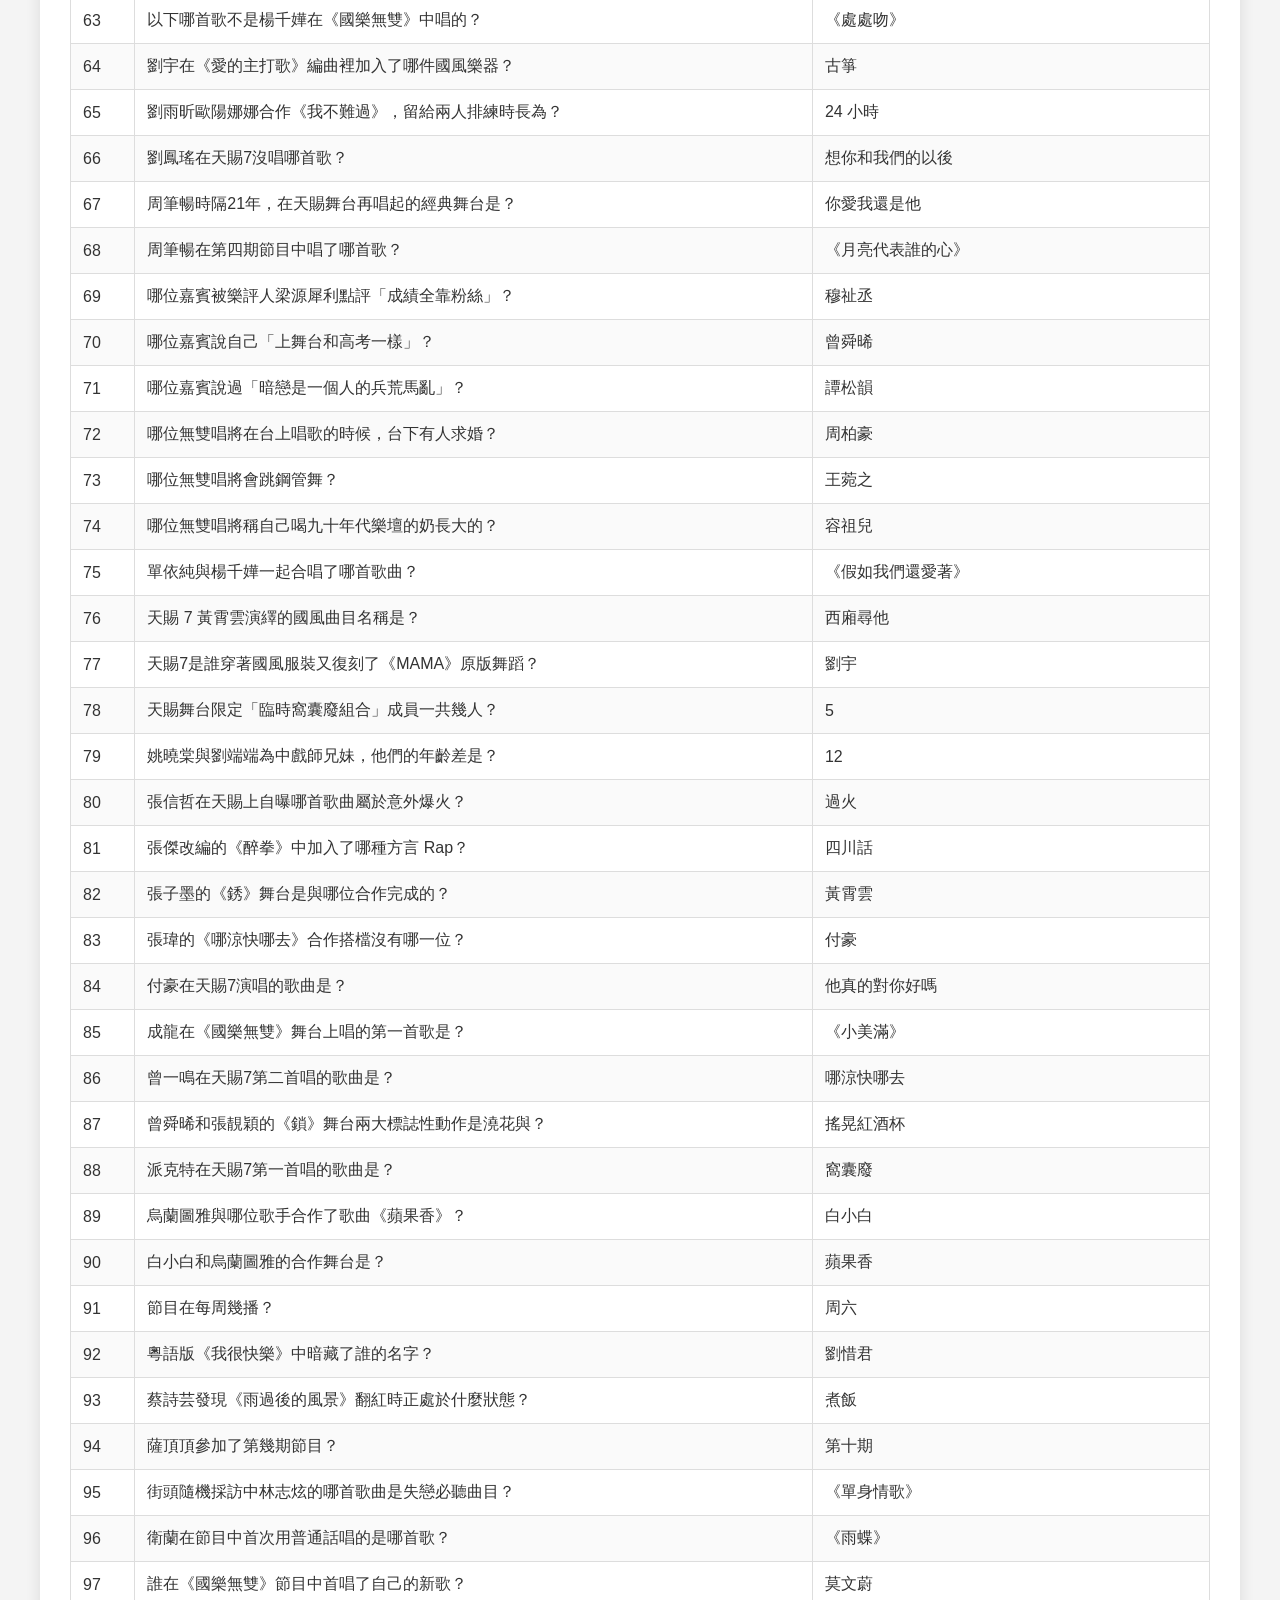
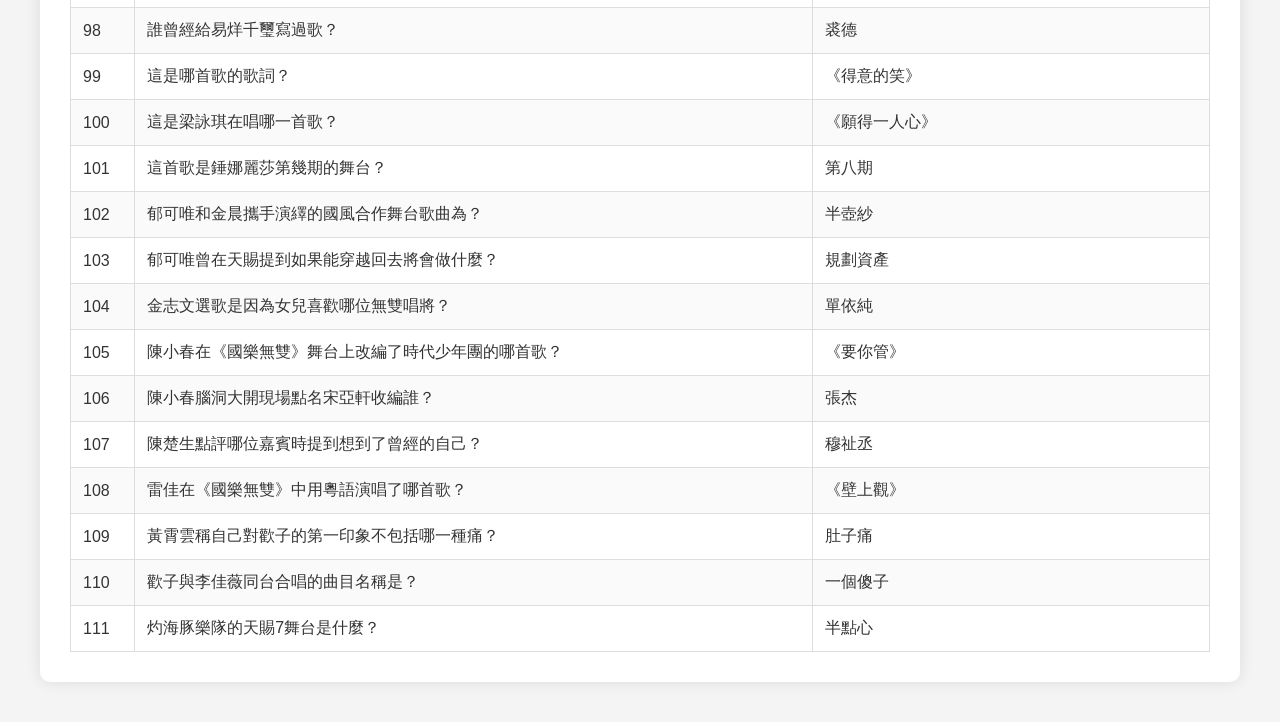
==== commit e7d5290f: "新增專項，更新內娛" ====
--- a/index.html
+++ b/index.html
@@ -29,17 +29,21 @@
     </div>
 
     <div class="tabs">
-      <a href="#" class="tab" data-type="zhejiang_TV">
-        浙江衛視音綜
+      <a href="#" class="tab" data-type="lyn">
+        劉宇寧專項小考
       </a>
 
-      <a href="#" class="tab" data-type="new_star">
+      <!-- <a href="#" class="tab" data-type="zhejiang_TV">
+        浙江衛視音綜
+      </a> -->
+
+      <!-- <a href="#" class="tab" data-type="new_star">
         新「星」
-      </a>
+      </a> -->
 
-      <a href="#" class="tab" data-type="hun">
+      <!-- <a href="#" class="tab" data-type="hun">
         百花殺
-      </a>
+      </a> -->
 
       <!-- <a href="#" class="tab" data-type="singer2026">
         歌手2026
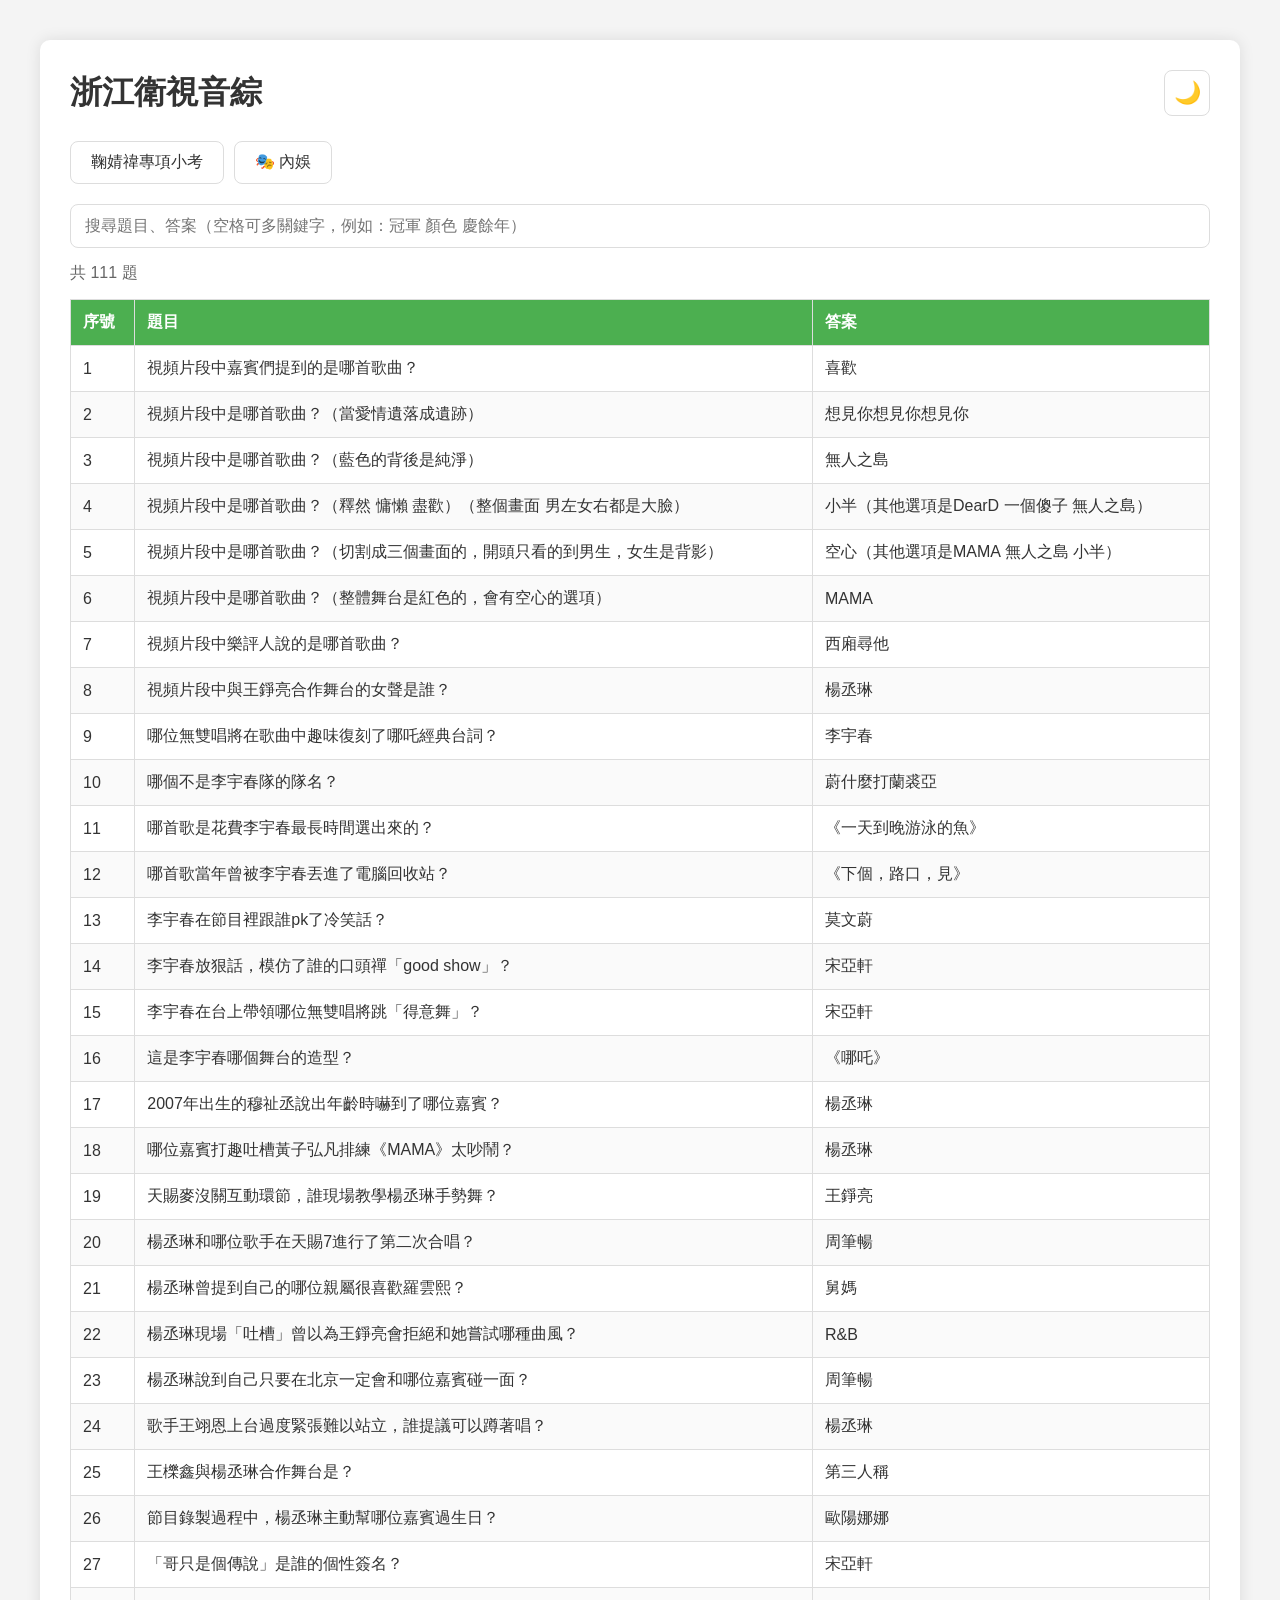
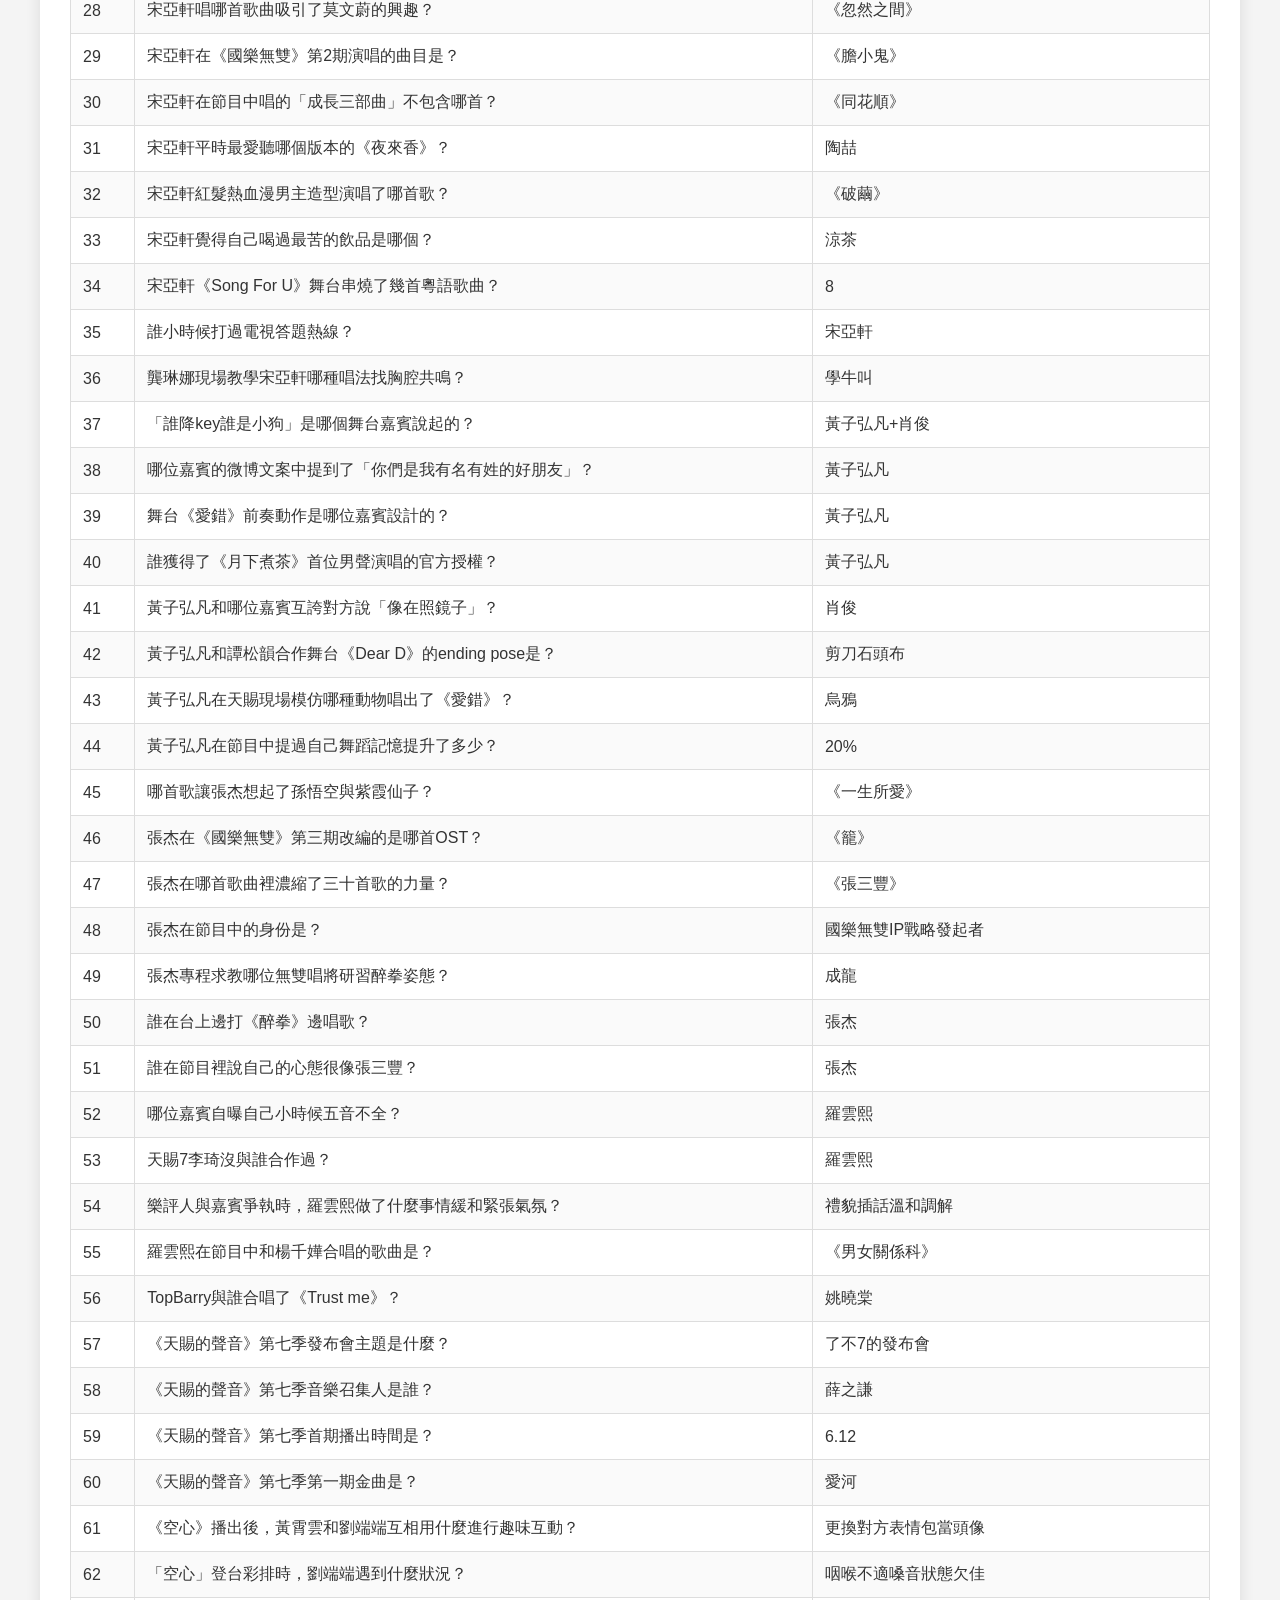
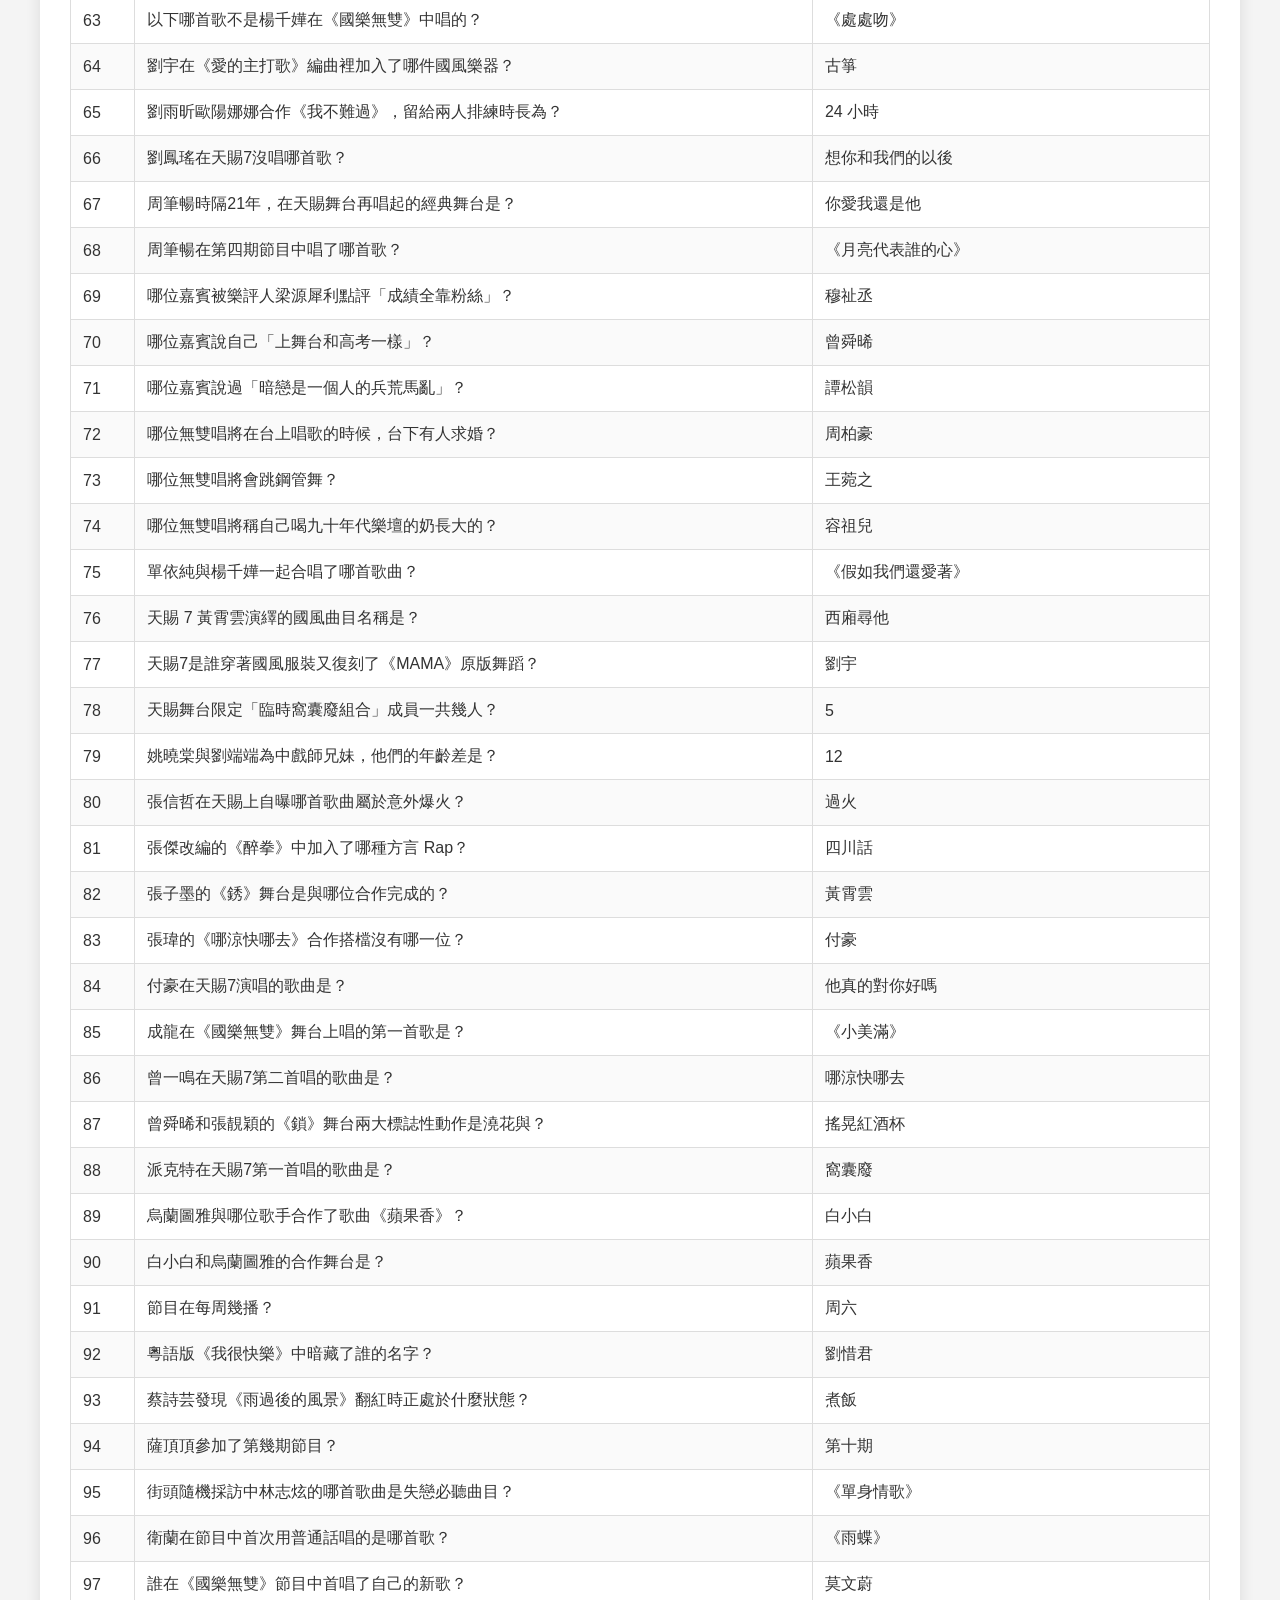
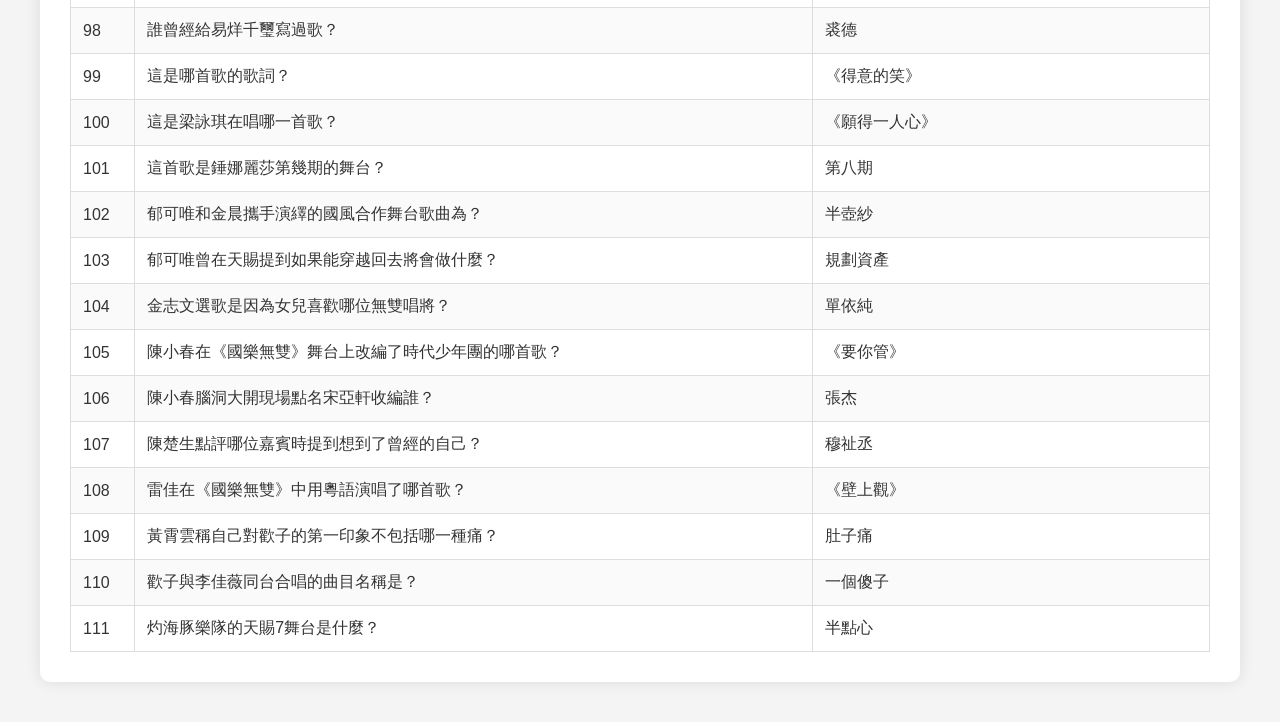
==== commit af1ce0d1: "新增專項" ====
--- a/index.html
+++ b/index.html
@@ -29,9 +29,13 @@
     </div>
 
     <div class="tabs">
-      <a href="#" class="tab" data-type="lyn">
+      <a href="#" class="tab" data-type="Pinyin">
+        鞠婧禕專項小考
+      </a>
+
+      <!-- <a href="#" class="tab" data-type="lyn">
         劉宇寧專項小考
-      </a>
+      </a> -->
 
       <!-- <a href="#" class="tab" data-type="zhejiang_TV">
         浙江衛視音綜
